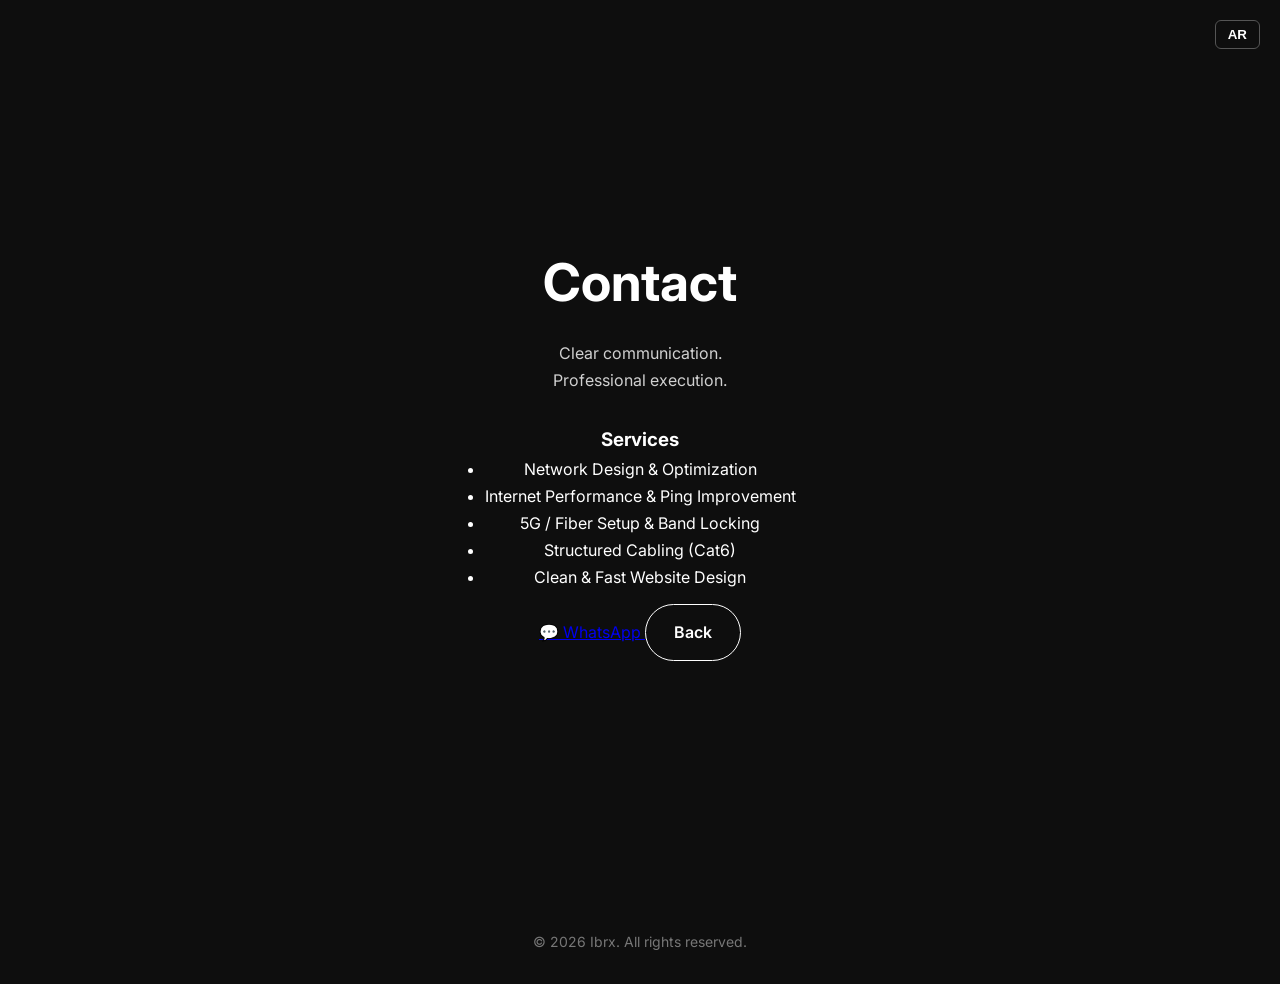
==== contact.html @ 74f2673a "Add files via upload" ====
<!DOCTYPE html>
<html lang="en" dir="ltr">
<head>
  <meta charset="UTF-8" />
  <meta name="viewport" content="width=device-width, initial-scale=1.0" />

  <title>Contact | Ibrx</title>

  <!-- SEO -->
  <meta name="description" content="Contact Ibrx – Network Engineer & Web Developer">
  <meta name="author" content="Ibrx">

  <!-- Fonts -->
  <link href="https://fonts.googleapis.com/css2?family=Inter:wght@400;600;700&family=Cairo:wght@400;600;700&display=swap" rel="stylesheet">
  <link rel="stylesheet" href="styles.css" />
</head>

<body>

  <!-- Language Toggle -->
  <button onclick="toggleLang()" class="lang-toggle">AR / EN</button>

  <header class="hero contact-hero">
    <div class="hero-content">

      <h1 class="en">Contact</h1>
      <h1 class="ar hidden">تواصل</h1>

      <p class="en">
        Clear communication.<br>
        Professional execution.
      </p>

      <p class="ar hidden">
        تواصل واضح.<br>
        تنفيذ احترافي.
      </p>

      <div class="services-list">
        <h3 class="en">Services</h3>
        <h3 class="ar hidden">الخدمات</h3>

        <ul class="en">
          <li>Network Design & Optimization</li>
          <li>Internet Performance & Ping Improvement</li>
          <li>5G / Fiber Setup & Band Locking</li>
          <li>Structured Cabling (Cat6)</li>
          <li>Clean & Fast Website Design</li>
        </ul>

        <ul class="ar hidden">
          <li>تصميم وتحسين الشبكات</li>
          <li>تحسين أداء الإنترنت والبنق</li>
          <li>إعداد 5G والألياف وتثبيت النطاقات</li>
          <li>تمديد كوابل Cat6 باحتراف</li>
          <li>تصميم مواقع إلكترونية نظيفة وسريعة</li>
        </ul>
      </div>

      <a href="https://wa.me/966505781824" target="_blank" class="btn-whatsapp">
        <span class="en">💬 WhatsApp</span>
        <span class="ar hidden">💬 واتساب</span>
      </a>

      <!-- زر رجوع (اختياري) -->
      <a href="index.html" class="btn-primary" id="backBtn" style="margin-top:12px; display:inline-block;">
        <span class="en">Back</span>
        <span class="ar hidden">رجوع</span>
      </a>

    </div>
  </header>

  <footer class="site-footer">
    <p>© 2026 Ibrx. All rights reserved.</p>
  </footer>

  <script>
    function getUrlLang() {
      const p = new URLSearchParams(window.location.search);
      const lang = p.get("lang");
      return (lang === "ar" || lang === "en") ? lang : null;
    }

    function setLang(lang, syncUrl = true) {
      localStorage.setItem("lang", lang);
      applyLang(lang);

      // حدّث زر الرجوع بحيث يرجع بنفس اللغة
      const backBtn = document.getElementById("backBtn");
      if (backBtn) backBtn.href = "index.html?lang=" + lang;

      if (syncUrl) {
        const url = new URL(window.location.href);
        url.searchParams.set("lang", lang);
        history.replaceState({}, "", url);
      }
    }

    function toggleLang() {
      const current = localStorage.getItem("lang") || "en";
      setLang(current === "en" ? "ar" : "en");
    }

    function applyLang(lang) {
      document.documentElement.lang = lang;
      document.documentElement.dir  = (lang === "ar") ? "rtl" : "ltr";

      document.querySelectorAll(".en").forEach(el =>
        el.classList.toggle("hidden", lang !== "en")
      );
      document.querySelectorAll(".ar").forEach(el =>
        el.classList.toggle("hidden", lang !== "ar")
      );

      const btn = document.querySelector(".lang-toggle");
      if (btn) btn.textContent = (lang === "en") ? "AR" : "EN";
    }

    document.addEventListener("DOMContentLoaded", () => {
      const urlLang = getUrlLang();
      const saved = localStorage.getItem("lang") || "en";
      setLang(urlLang || saved, true);
    });
  </script>

</body>
</html>
---- styles.css ----
* {
  box-sizing: border-box;
  margin: 0;
  padding: 0;
}

body {
  font-family: 'Inter', sans-serif;
  background: #0e0e0e;
  color: #ffffff;
  line-height: 1.7;
}

/* Arabic font */
.ar {
  font-family: 'Cairo', sans-serif;
}

/* Utilities */
.hidden {
  display: none;
}

/* Language Button */
.lang-toggle {
  position: fixed;
  top: 20px;
  right: 20px;
  background: transparent;
  border: 1px solid #555;
  color: #fff;
  padding: 6px 12px;
  border-radius: 6px;
  cursor: pointer;
  font-weight: 600;
}

/* Hero */
.hero {
  min-height: 100vh;
  display: flex;
  align-items: center;
  justify-content: center;
  text-align: center;
}

.hero-content {
  max-width: 700px;
  padding: 20px;
}

.hero h1 {
  font-size: 52px;
  font-weight: 700;
  margin-bottom: 12px;
}

.hero h2 {
  font-size: 22px;
  font-weight: 600;
  color: #b0b0b0;
  margin-bottom: 20px;
}

.hero p {
  font-size: 16px;
  color: #d0d0d0;
  margin-bottom: 30px;
}

/* Button */
.btn-primary {
  display: inline-block;
  padding: 14px 28px;
  border: 1px solid #ffffff;
  color: #ffffff;
  text-decoration: none;
  font-weight: 600;
  border-radius: 30px;
  transition: 0.3s;
}

.btn-primary:hover {
  background: #ffffff;
  color: #0e0e0e;
}

/* Services */
.services {
  padding: 80px 20px;
  text-align: center;
}

.services h3 {
  font-size: 26px;
  margin-bottom: 24px;
}

.services ul {
  list-style: none;
}

.services li {
  margin-bottom: 10px;
  color: #cfcfcf;
}

/* Footer */
.site-footer {
  padding: 30px;
  text-align: center;
  color: #777;
  font-size: 14px;
}

.tagline {
  margin-top: 12px;
  margin-bottom: 18px;
  font-family: monospace;
  font-size: 0.95rem;
  color: #9aa0a6;
  letter-spacing: 0.5px;
}

/* Micro fade animation */
.fade-in {
  opacity: 0;
  animation: fadeIn 1.2s ease-out forwards;
  animation-delay: 0.5s;
}

@keyframes fadeIn {
  to {
    opacity: 1;
  }

.hidden { display: none !important; }
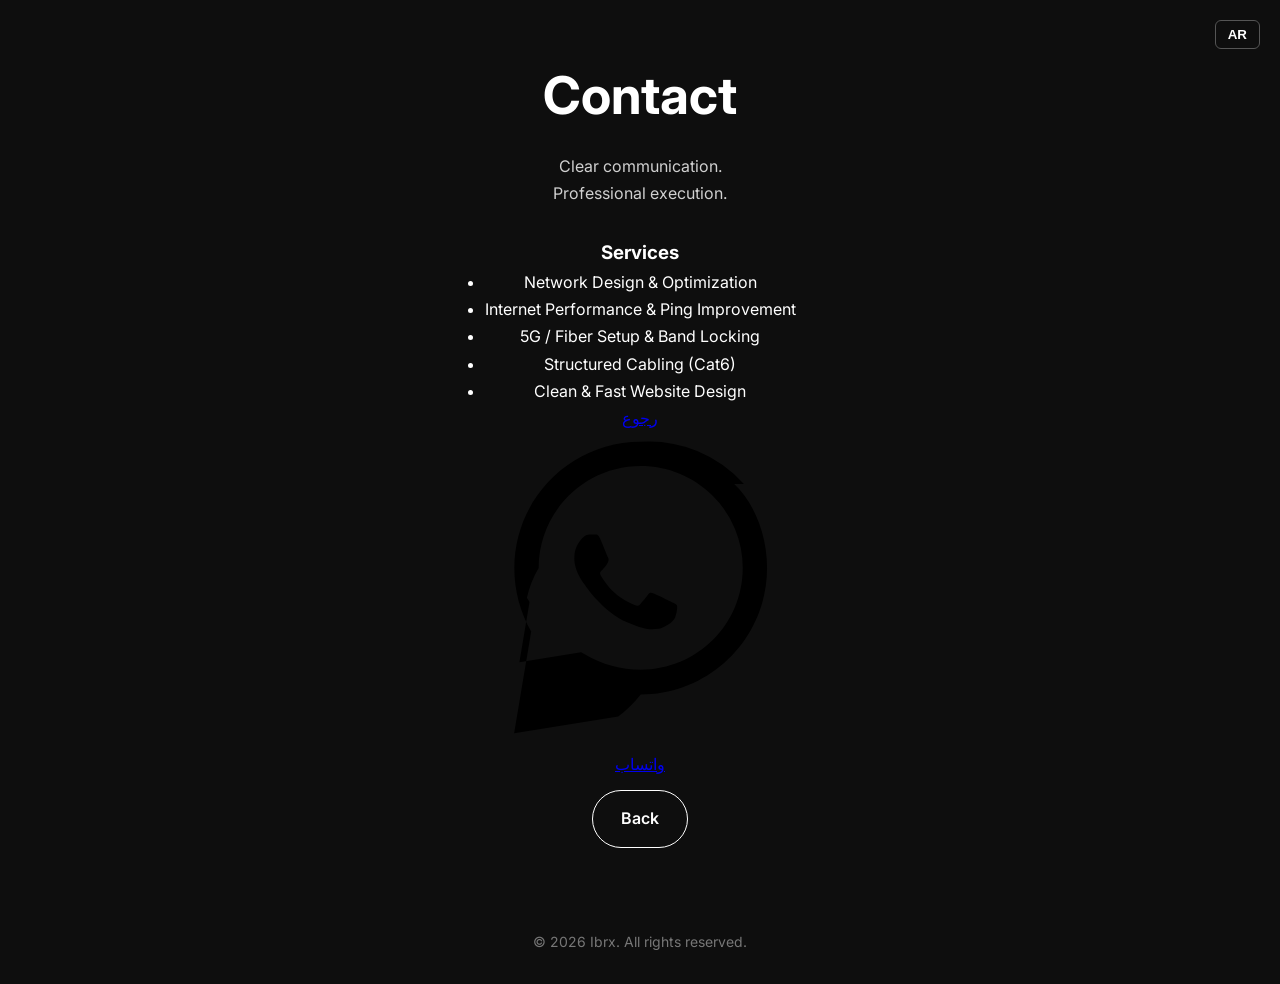
==== commit d34d6ddc: "Update contact.html" ====
--- a/contact.html
+++ b/contact.html
@@ -57,10 +57,23 @@
         </ul>
       </div>
 
-      <a href="https://wa.me/966505781824" target="_blank" class="btn-whatsapp">
-        <span class="en">💬 WhatsApp</span>
-        <span class="ar hidden">💬 واتساب</span>
-      </a>
+      <div class="contact-actions">
+  <a href="index.html" class="btn btn-outline">رجوع</a>
+
+  <a
+    href="https://wa.me/966505781824"
+    target="_blank"
+    rel="noopener"
+    class="btn btn-wa"
+    aria-label="فتح واتساب"
+  >
+    <svg class="wa-icon" viewBox="0 0 32 32" aria-hidden="true">
+      <path d="M19.11 17.44c-.26-.13-1.53-.75-1.76-.83-.24-.09-.41-.13-.58.13-.17.26-.67.83-.82 1-.15.17-.3.2-.56.07-.26-.13-1.08-.4-2.06-1.27-.76-.68-1.27-1.52-1.42-1.78-.15-.26-.02-.4.11-.53.12-.12.26-.3.39-.45.13-.15.17-.26.26-.43.09-.17.04-.32-.02-.45-.06-.13-.58-1.4-.8-1.92-.21-.5-.43-.43-.58-.44h-.5c-.17 0-.45.06-.68.32-.24.26-.9.88-.9 2.15 0 1.27.93 2.5 1.06 2.67.13.17 1.83 2.8 4.44 3.92.62.27 1.11.43 1.49.55.63.2 1.2.17 1.65.1.5-.07 1.53-.62 1.75-1.22.22-.6.22-1.12.15-1.22-.06-.1-.24-.17-.5-.3z"/>
+      <path d="M26.64 5.36A13.1 13.1 0 0 0 16.02 1C8.85 1 3.02 6.83 3.02 14c0 2.3.6 4.55 1.73 6.54L3 31l10.7-1.72A12.93 12.93 0 0 0 16.02 27c7.17 0 13-5.83 13-13 0-3.47-1.35-6.73-3.38-8.64zm-10.62 19.1c-2.02 0-4-.54-5.72-1.56l-.41-.24-6.35 1.02 1.04-6.19-.27-.44A10.5 10.5 0 0 1 5.52 14c0-5.8 4.7-10.5 10.5-10.5 2.8 0 5.43 1.09 7.41 3.06A10.4 10.4 0 0 1 26.52 14c0 5.8-4.7 10.46-10.5 10.46z"/>
+    </svg>
+    واتساب
+  </a>
+</div>
 
       <!-- زر رجوع (اختياري) -->
       <a href="index.html" class="btn-primary" id="backBtn" style="margin-top:12px; display:inline-block;">
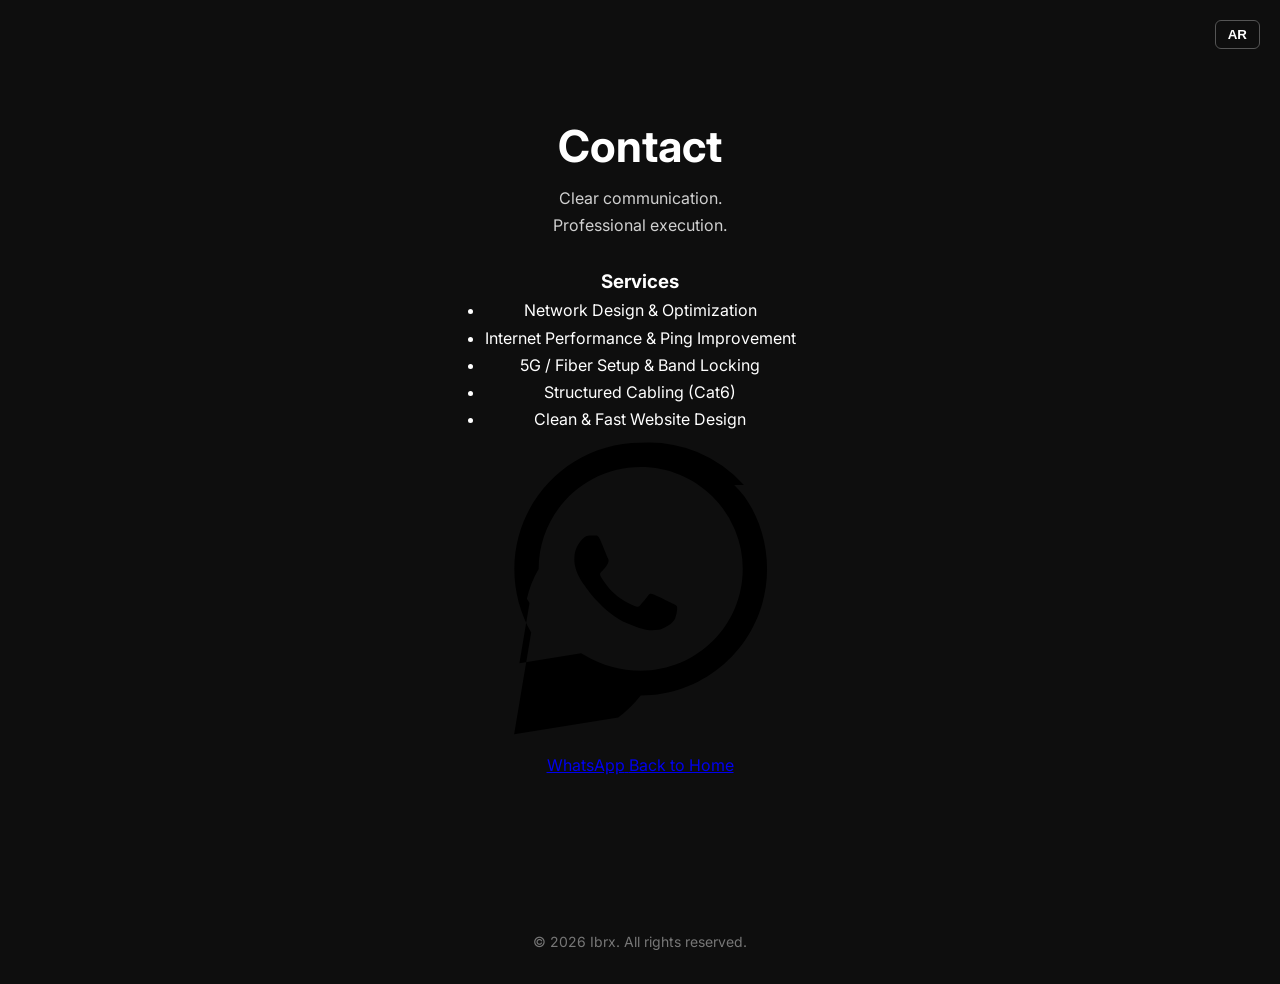
==== commit 0c08d36b: "Update contact.html" ====
--- a/contact.html
+++ b/contact.html
@@ -18,7 +18,7 @@
 <body>
 
   <!-- Language Toggle -->
-  <button onclick="toggleLang()" class="lang-toggle">AR / EN</button>
+  <button onclick="toggleLang()" class="lang-toggle">AR</button>
 
   <header class="hero contact-hero">
     <div class="hero-content">
@@ -57,35 +57,37 @@
         </ul>
       </div>
 
+      <!-- Contact Actions (Fixed & Clean) -->
       <div class="contact-actions">
-  <a href="index.html" class="btn btn-outline">رجوع</a>
 
-  <a
-    href="https://wa.me/966505781824"
-    target="_blank"
-    rel="noopener"
-    class="btn btn-wa"
-    aria-label="فتح واتساب"
-  >
-    <svg class="wa-icon" viewBox="0 0 32 32" aria-hidden="true">
-      <path d="M19.11 17.44c-.26-.13-1.53-.75-1.76-.83-.24-.09-.41-.13-.58.13-.17.26-.67.83-.82 1-.15.17-.3.2-.56.07-.26-.13-1.08-.4-2.06-1.27-.76-.68-1.27-1.52-1.42-1.78-.15-.26-.02-.4.11-.53.12-.12.26-.3.39-.45.13-.15.17-.26.26-.43.09-.17.04-.32-.02-.45-.06-.13-.58-1.4-.8-1.92-.21-.5-.43-.43-.58-.44h-.5c-.17 0-.45.06-.68.32-.24.26-.9.88-.9 2.15 0 1.27.93 2.5 1.06 2.67.13.17 1.83 2.8 4.44 3.92.62.27 1.11.43 1.49.55.63.2 1.2.17 1.65.1.5-.07 1.53-.62 1.75-1.22.22-.6.22-1.12.15-1.22-.06-.1-.24-.17-.5-.3z"/>
-      <path d="M26.64 5.36A13.1 13.1 0 0 0 16.02 1C8.85 1 3.02 6.83 3.02 14c0 2.3.6 4.55 1.73 6.54L3 31l10.7-1.72A12.93 12.93 0 0 0 16.02 27c7.17 0 13-5.83 13-13 0-3.47-1.35-6.73-3.38-8.64zm-10.62 19.1c-2.02 0-4-.54-5.72-1.56l-.41-.24-6.35 1.02 1.04-6.19-.27-.44A10.5 10.5 0 0 1 5.52 14c0-5.8 4.7-10.5 10.5-10.5 2.8 0 5.43 1.09 7.41 3.06A10.4 10.4 0 0 1 26.52 14c0 5.8-4.7 10.46-10.5 10.46z"/>
-    </svg>
-    واتساب
-  </a>
-</div>
+        <a
+          href="https://wa.me/966505781824"
+          target="_blank"
+          rel="noopener"
+          class="btn-wa"
+          aria-label="فتح واتساب"
+        >
+          <svg class="wa-icon" viewBox="0 0 32 32" aria-hidden="true">
+            <path d="M19.11 17.44c-.26-.13-1.53-.75-1.76-.83-.24-.09-.41-.13-.58.13-.17.26-.67.83-.82 1-.15.17-.3.2-.56.07-.26-.13-1.08-.4-2.06-1.27-.76-.68-1.27-1.52-1.42-1.78-.15-.26-.02-.4.11-.53.12-.12.26-.3.39-.45.13-.15.17-.26.26-.43.09-.17.04-.32-.02-.45-.06-.13-.58-1.4-.8-1.92-.21-.5-.43-.43-.58-.44h-.5c-.17 0-.45.06-.68.32-.24.26-.9.88-.9 2.15 0 1.27.93 2.5 1.06 2.67.13.17 1.83 2.8 4.44 3.92.62.27 1.11.43 1.49.55.63.2 1.2.17 1.65.1.5-.07 1.53-.62 1.75-1.22.22-.6.22-1.12.15-1.22-.06-.1-.24-.17-.5-.3z"/>
+            <path d="M26.64 5.36A13.1 13.1 0 0 0 16.02 1C8.85 1 3.02 6.83 3.02 14c0 2.3.6 4.55 1.73 6.54L3 31l10.7-1.72A12.93 12.93 0 0 0 16.02 27c7.17 0 13-5.83 13-13 0-3.47-1.35-6.73-3.38-8.64zm-10.62 19.1c-2.02 0-4-.54-5.72-1.56l-.41-.24-6.35 1.02 1.04-6.19-.27-.44A10.5 10.5 0 0 1 5.52 14c0-5.8 4.7-10.5 10.5-10.5 2.8 0 5.43 1.09 7.41 3.06A10.4 10.4 0 0 1 26.52 14c0 5.8-4.7 10.46-10.5 10.46z"/>
+          </svg>
 
-      <!-- زر رجوع (اختياري) -->
-      <a href="index.html" class="btn-primary" id="backBtn" style="margin-top:12px; display:inline-block;">
-        <span class="en">Back</span>
-        <span class="ar hidden">رجوع</span>
-      </a>
+          <span class="en">WhatsApp</span>
+          <span class="ar hidden">واتساب</span>
+        </a>
+
+        <a href="index.html" class="btn-back" id="backBtn">
+          <span class="en">Back to Home</span>
+          <span class="ar hidden">العودة للرئيسية</span>
+        </a>
+
+      </div>
 
     </div>
   </header>
 
   <footer class="site-footer">
-    <p>© 2026 Ibrx. All rights reserved.</p>
+    <p class="footer-copy" dir="ltr">&lrm;© 2026 Ibrx. All rights reserved.</p>
   </footer>
 
   <script>
@@ -99,7 +101,7 @@
       localStorage.setItem("lang", lang);
       applyLang(lang);
 
-      // حدّث زر الرجوع بحيث يرجع بنفس اللغة
+      // keep language when going back
       const backBtn = document.getElementById("backBtn");
       if (backBtn) backBtn.href = "index.html?lang=" + lang;
 
--- a/styles.css
+++ b/styles.css
@@ -1,137 +1,211 @@
-* {
-  box-sizing: border-box;
-  margin: 0;
-  padding: 0;
-}
-
-body {
-  font-family: 'Inter', sans-serif;
-  background: #0e0e0e;
-  color: #ffffff;
-  line-height: 1.7;
+/* ========== Base Reset ========== */
+*{
+  box-sizing:border-box;
+  margin:0;
+  padding:0;
+}
+
+:root{
+  --bg:#0e0e0e;
+  --panel:#161616;
+  --panel-hover:#1c1c1c;
+  --border:#222;
+  --text:#ffffff;
+  --muted:#b0b0b0;
+  --muted2:#d0d0d0;
+  --muted3:#9aa0a6;
+}
+
+/* ========== Body / Typography ========== */
+body{
+  font-family:'Inter', sans-serif;
+  background:var(--bg);
+  color:var(--text);
+  line-height:1.7;
 }
 
 /* Arabic font */
-.ar {
-  font-family: 'Cairo', sans-serif;
+.ar{
+  font-family:'Cairo', sans-serif;
 }
 
 /* Utilities */
-.hidden {
-  display: none;
-}
-
-/* Language Button */
-.lang-toggle {
-  position: fixed;
-  top: 20px;
-  right: 20px;
-  background: transparent;
-  border: 1px solid #555;
-  color: #fff;
-  padding: 6px 12px;
-  border-radius: 6px;
-  cursor: pointer;
-  font-weight: 600;
-}
-
-/* Hero */
-.hero {
-  min-height: 100vh;
-  display: flex;
-  align-items: center;
-  justify-content: center;
-  text-align: center;
-}
-
-.hero-content {
-  max-width: 700px;
-  padding: 20px;
-}
-
-.hero h1 {
-  font-size: 52px;
-  font-weight: 700;
-  margin-bottom: 12px;
-}
-
-.hero h2 {
-  font-size: 22px;
-  font-weight: 600;
-  color: #b0b0b0;
-  margin-bottom: 20px;
-}
-
-.hero p {
-  font-size: 16px;
-  color: #d0d0d0;
-  margin-bottom: 30px;
-}
-
-/* Button */
-.btn-primary {
-  display: inline-block;
-  padding: 14px 28px;
-  border: 1px solid #ffffff;
-  color: #ffffff;
-  text-decoration: none;
-  font-weight: 600;
-  border-radius: 30px;
-  transition: 0.3s;
-}
-
-.btn-primary:hover {
-  background: #ffffff;
-  color: #0e0e0e;
-}
-
-/* Services */
-.services {
-  padding: 80px 20px;
-  text-align: center;
-}
-
-.services h3 {
-  font-size: 26px;
-  margin-bottom: 24px;
-}
-
-.services ul {
-  list-style: none;
-}
-
-.services li {
-  margin-bottom: 10px;
-  color: #cfcfcf;
-}
-
-/* Footer */
-.site-footer {
-  padding: 30px;
-  text-align: center;
-  color: #777;
-  font-size: 14px;
-}
-
-.tagline {
-  margin-top: 12px;
-  margin-bottom: 18px;
-  font-family: monospace;
-  font-size: 0.95rem;
-  color: #9aa0a6;
-  letter-spacing: 0.5px;
-}
-
-/* Micro fade animation */
-.fade-in {
-  opacity: 0;
-  animation: fadeIn 1.2s ease-out forwards;
-  animation-delay: 0.5s;
-}
-
-@keyframes fadeIn {
-  to {
-    opacity: 1;
-  }
-
-.hidden { display: none !important; }
+.hidden{display:none !important;}
+
+/* ========== Language Button ========== */
+.lang-toggle{
+  position:fixed;
+  top:20px;
+  right:20px;
+  background:transparent;
+  border:1px solid #555;
+  color:#fff;
+  padding:6px 12px;
+  border-radius:6px;
+  cursor:pointer;
+  font-weight:600;
+  z-index:999;
+}
+
+.lang-toggle:hover{
+  border-color:#777;
+}
+
+/* ========== Hero ========== */
+.hero{
+  min-height:100vh;
+  display:flex;
+  align-items:center;
+  justify-content:center;
+  text-align:center;
+  padding:60px 20px;
+}
+
+.hero-content{
+  max-width:720px;
+  padding:20px;
+}
+
+.hero h1{
+  font-size:44px;
+  font-weight:700;
+  margin-bottom:12px;
+  line-height:1.2;
+}
+
+.hero h2{
+  font-size:18px;
+  font-weight:600;
+  color:var(--muted);
+  margin-bottom:18px;
+}
+
+.hero p{
+  font-size:16px;
+  color:var(--muted2);
+  margin-bottom:26px;
+}
+
+/* Tagline */
+.tagline{
+  margin-top:12px;
+  margin-bottom:18px;
+  font-family:monospace;
+  font-size:0.95rem;
+  color:var(--muted3);
+  letter-spacing:0.5px;
+}
+
+/* ========== Buttons ========== */
+.btn-primary{
+  display:inline-block;
+  padding:14px 32px;
+  border:1px solid #ffffff;
+  color:#ffffff;
+  text-decoration:none;
+  font-weight:600;
+  border-radius:999px;
+  transition:0.25s;
+}
+
+.btn-primary:hover{
+  background:#ffffff;
+  color:#0e0e0e;
+}
+
+/* ========== Services ========== */
+.services{
+  padding:80px 20px;
+  text-align:center;
+}
+
+.services h3{
+  font-size:26px;
+  margin-bottom:24px;
+}
+
+.services ul{
+  list-style:none;
+  padding:0;
+  margin:0;
+}
+
+.services li{
+  margin-bottom:10px;
+  color:#cfcfcf;
+}
+
+/* ========== Contact List (Fix & Upgrade) ========== */
+.contact-list{
+  list-style:none;
+  padding:0;
+  margin:34px auto 18px;
+  max-width:440px;
+  display:flex;
+  flex-direction:column;
+  gap:16px;
+}
+
+.contact-list li{
+  background:var(--panel);
+  padding:16px 20px;
+  border-radius:14px;
+  display:flex;
+  justify-content:space-between;
+  align-items:center;
+  border:1px solid var(--border);
+  transition:0.25s;
+}
+
+.contact-list li:hover{
+  background:var(--panel-hover);
+  transform:translateY(-2px);
+}
+
+.contact-list strong{
+  color:#aaa;
+  font-weight:600;
+}
+
+.contact-list a{
+  color:#fff;
+  font-weight:600;
+  opacity:.9;
+  text-decoration:none;
+}
+
+.contact-list a:hover{
+  opacity:1;
+}
+
+/* Arabic direction fix for contact cards */
+html[lang="ar"] .contact-list li{
+  direction:rtl;
+  text-align:right;
+}
+
+/* ========== Footer ========== */
+.site-footer,
+.footer{
+  padding:30px;
+  text-align:center;
+  color:#777;
+  font-size:14px;
+}
+
+/* If you use a fixed English copyright line */
+.footer-copy{
+  direction:ltr;
+  text-align:center;
+}
+
+/* ========== Micro fade animation ========== */
+.fade-in{
+  opacity:0;
+  animation:fadeIn 1.2s ease-out forwards;
+  animation-delay:0.5s;
+}
+
+@keyframes fadeIn{
+  to{opacity:1;}
+}
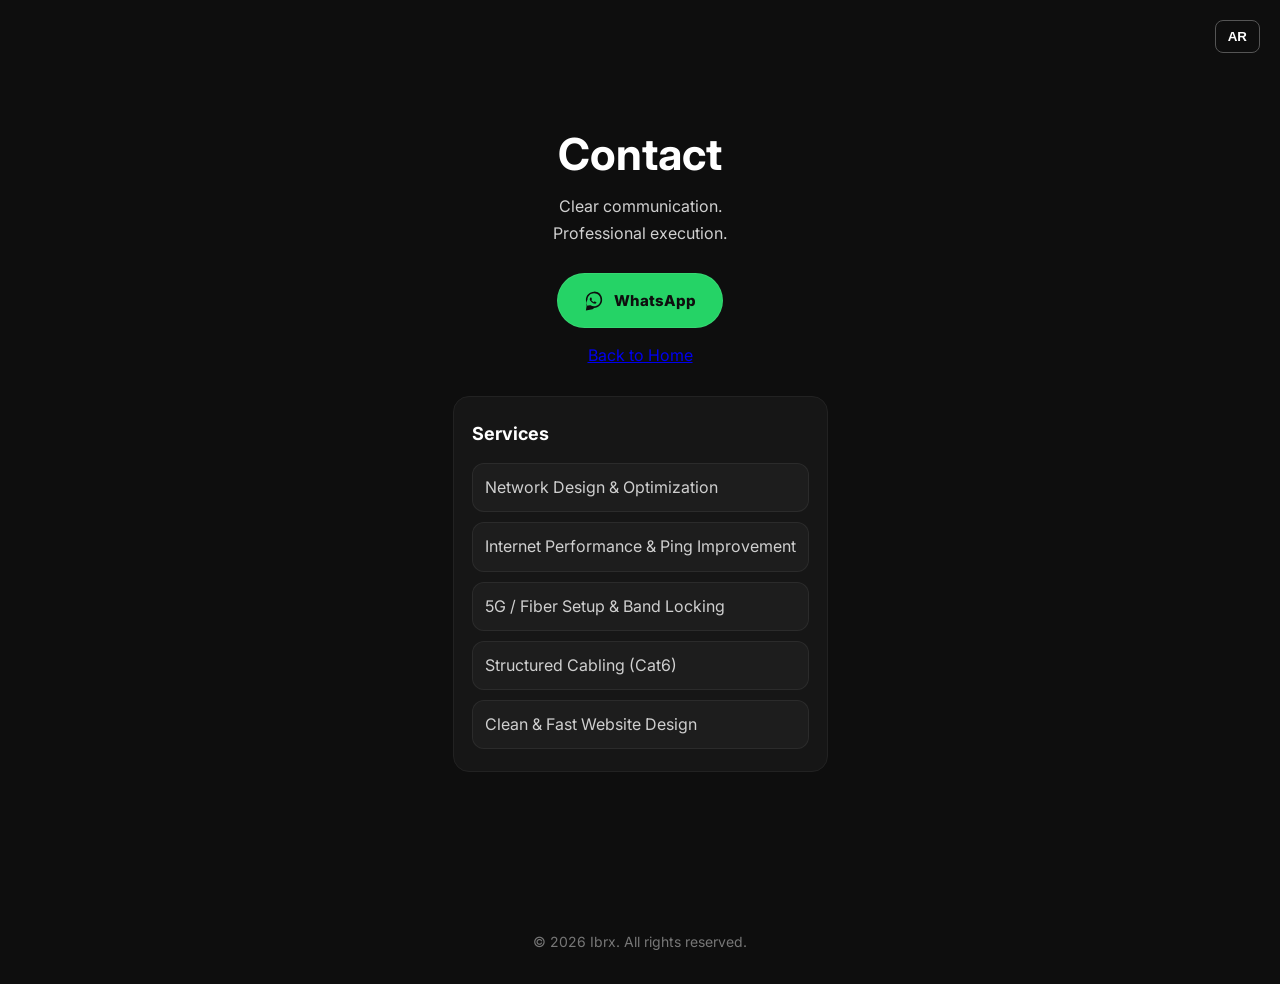
==== commit f5d0e499: "Update contact.html" ====
--- a/contact.html
+++ b/contact.html
@@ -23,64 +23,67 @@
   <header class="hero contact-hero">
     <div class="hero-content">
 
-      <h1 class="en">Contact</h1>
-      <h1 class="ar hidden">تواصل</h1>
+      <div class="card">
+        <h1 class="en">Contact</h1>
+        <h1 class="ar hidden">تواصل</h1>
 
-      <p class="en">
-        Clear communication.<br>
-        Professional execution.
-      </p>
+        <p class="en sub">
+          Clear communication.<br>
+          Professional execution.
+        </p>
 
-      <p class="ar hidden">
-        تواصل واضح.<br>
-        تنفيذ احترافي.
-      </p>
+        <p class="ar hidden sub">
+          تواصل واضح.<br>
+          تنفيذ احترافي.
+        </p>
 
-      <div class="services-list">
-        <h3 class="en">Services</h3>
-        <h3 class="ar hidden">الخدمات</h3>
+        <!-- Contact Actions -->
+        <div class="contact-actions">
 
-        <ul class="en">
-          <li>Network Design & Optimization</li>
-          <li>Internet Performance & Ping Improvement</li>
-          <li>5G / Fiber Setup & Band Locking</li>
-          <li>Structured Cabling (Cat6)</li>
-          <li>Clean & Fast Website Design</li>
-        </ul>
+          <a
+            href="https://wa.me/966505781824"
+            target="_blank"
+            rel="noopener"
+            class="btn btn-wa"
+            aria-label="فتح واتساب"
+          >
+            <svg class="wa-icon" viewBox="0 0 32 32" aria-hidden="true">
+              <path d="M19.11 17.44c-.26-.13-1.53-.75-1.76-.83-.24-.09-.41-.13-.58.13-.17.26-.67.83-.82 1-.15.17-.3.2-.56.07-.26-.13-1.08-.4-2.06-1.27-.76-.68-1.27-1.52-1.42-1.78-.15-.26-.02-.4.11-.53.12-.12.26-.3.39-.45.13-.15.17-.26.26-.43.09-.17.04-.32-.02-.45-.06-.13-.58-1.4-.8-1.92-.21-.5-.43-.43-.58-.44h-.5c-.17 0-.45.06-.68.32-.24.26-.9.88-.9 2.15 0 1.27.93 2.5 1.06 2.67.13.17 1.83 2.8 4.44 3.92.62.27 1.11.43 1.49.55.63.2 1.2.17 1.65.1.5-.07 1.53-.62 1.75-1.22.22-.6.22-1.12.15-1.22-.06-.1-.24-.17-.5-.3z"/>
+              <path d="M26.64 5.36A13.1 13.1 0 0 0 16.02 1C8.85 1 3.02 6.83 3.02 14c0 2.3.6 4.55 1.73 6.54L3 31l10.7-1.72A12.93 12.93 0 0 0 16.02 27c7.17 0 13-5.83 13-13 0-3.47-1.35-6.73-3.38-8.64zm-10.62 19.1c-2.02 0-4-.54-5.72-1.56l-.41-.24-6.35 1.02 1.04-6.19-.27-.44A10.5 10.5 0 0 1 5.52 14c0-5.8 4.7-10.5 10.5-10.5 2.8 0 5.43 1.09 7.41 3.06A10.4 10.4 0 0 1 26.52 14c0 5.8-4.7 10.46-10.5 10.46z"/>
+            </svg>
 
-        <ul class="ar hidden">
-          <li>تصميم وتحسين الشبكات</li>
-          <li>تحسين أداء الإنترنت والبنق</li>
-          <li>إعداد 5G والألياف وتثبيت النطاقات</li>
-          <li>تمديد كوابل Cat6 باحتراف</li>
-          <li>تصميم مواقع إلكترونية نظيفة وسريعة</li>
-        </ul>
-      </div>
+            <span class="en">WhatsApp</span>
+            <span class="ar hidden">واتساب</span>
+          </a>
 
-      <!-- Contact Actions (Fixed & Clean) -->
-      <div class="contact-actions">
+          <a href="index.html" class="btn btn-ghost" id="backBtn">
+            <span class="en">Back to Home</span>
+            <span class="ar hidden">العودة للرئيسية</span>
+          </a>
 
-        <a
-          href="https://wa.me/966505781824"
-          target="_blank"
-          rel="noopener"
-          class="btn-wa"
-          aria-label="فتح واتساب"
-        >
-          <svg class="wa-icon" viewBox="0 0 32 32" aria-hidden="true">
-            <path d="M19.11 17.44c-.26-.13-1.53-.75-1.76-.83-.24-.09-.41-.13-.58.13-.17.26-.67.83-.82 1-.15.17-.3.2-.56.07-.26-.13-1.08-.4-2.06-1.27-.76-.68-1.27-1.52-1.42-1.78-.15-.26-.02-.4.11-.53.12-.12.26-.3.39-.45.13-.15.17-.26.26-.43.09-.17.04-.32-.02-.45-.06-.13-.58-1.4-.8-1.92-.21-.5-.43-.43-.58-.44h-.5c-.17 0-.45.06-.68.32-.24.26-.9.88-.9 2.15 0 1.27.93 2.5 1.06 2.67.13.17 1.83 2.8 4.44 3.92.62.27 1.11.43 1.49.55.63.2 1.2.17 1.65.1.5-.07 1.53-.62 1.75-1.22.22-.6.22-1.12.15-1.22-.06-.1-.24-.17-.5-.3z"/>
-            <path d="M26.64 5.36A13.1 13.1 0 0 0 16.02 1C8.85 1 3.02 6.83 3.02 14c0 2.3.6 4.55 1.73 6.54L3 31l10.7-1.72A12.93 12.93 0 0 0 16.02 27c7.17 0 13-5.83 13-13 0-3.47-1.35-6.73-3.38-8.64zm-10.62 19.1c-2.02 0-4-.54-5.72-1.56l-.41-.24-6.35 1.02 1.04-6.19-.27-.44A10.5 10.5 0 0 1 5.52 14c0-5.8 4.7-10.5 10.5-10.5 2.8 0 5.43 1.09 7.41 3.06A10.4 10.4 0 0 1 26.52 14c0 5.8-4.7 10.46-10.5 10.46z"/>
-          </svg>
+        </div>
 
-          <span class="en">WhatsApp</span>
-          <span class="ar hidden">واتساب</span>
-        </a>
+        <!-- Services -->
+        <div class="services-list">
+          <h3 class="en">Services</h3>
+          <h3 class="ar hidden">الخدمات</h3>
 
-        <a href="index.html" class="btn-back" id="backBtn">
-          <span class="en">Back to Home</span>
-          <span class="ar hidden">العودة للرئيسية</span>
-        </a>
+          <ul class="en">
+            <li>Network Design & Optimization</li>
+            <li>Internet Performance & Ping Improvement</li>
+            <li>5G / Fiber Setup & Band Locking</li>
+            <li>Structured Cabling (Cat6)</li>
+            <li>Clean & Fast Website Design</li>
+          </ul>
 
+          <ul class="ar hidden">
+            <li>تصميم وتحسين الشبكات</li>
+            <li>تحسين أداء الإنترنت والبنق</li>
+            <li>إعداد 5G والألياف وتثبيت النطاقات</li>
+            <li>تمديد كوابل Cat6 باحتراف</li>
+            <li>تصميم مواقع إلكترونية نظيفة وسريعة</li>
+          </ul>
+        </div>
       </div>
 
     </div>
@@ -101,7 +104,6 @@
       localStorage.setItem("lang", lang);
       applyLang(lang);
 
-      // keep language when going back
       const backBtn = document.getElementById("backBtn");
       if (backBtn) backBtn.href = "index.html?lang=" + lang;
 
--- a/styles.css
+++ b/styles.css
@@ -40,10 +40,10 @@
   background:transparent;
   border:1px solid #555;
   color:#fff;
-  padding:6px 12px;
-  border-radius:6px;
+  padding:8px 12px;
+  border-radius:8px;
   cursor:pointer;
-  font-weight:600;
+  font-weight:700;
   z-index:999;
 }
 
@@ -62,7 +62,7 @@
 }
 
 .hero-content{
-  max-width:720px;
+  max-width:780px;
   padding:20px;
 }
 
@@ -73,127 +73,108 @@
   line-height:1.2;
 }
 
-.hero h2{
-  font-size:18px;
-  font-weight:600;
-  color:var(--muted);
-  margin-bottom:18px;
-}
-
 .hero p{
   font-size:16px;
   color:var(--muted2);
   margin-bottom:26px;
 }
 
-/* Tagline */
-.tagline{
-  margin-top:12px;
-  margin-bottom:18px;
-  font-family:monospace;
-  font-size:0.95rem;
-  color:var(--muted3);
-  letter-spacing:0.5px;
+/* ========== Services (Contact page) ========== */
+.services-list{
+  margin:26px auto 0;
+  max-width:620px;
+  padding:22px 18px;
+  border-radius:16px;
+  background:var(--panel);
+  border:1px solid var(--border);
+  text-align:left;
 }
 
-/* ========== Buttons ========== */
-.btn-primary{
-  display:inline-block;
-  padding:14px 32px;
-  border:1px solid #ffffff;
-  color:#ffffff;
-  text-decoration:none;
-  font-weight:600;
-  border-radius:999px;
-  transition:0.25s;
+.services-list h3{
+  font-size:18px;
+  margin-bottom:14px;
+  color:#fff;
 }
 
-.btn-primary:hover{
-  background:#ffffff;
-  color:#0e0e0e;
+.services-list ul{
+  list-style:none;
+  display:grid;
+  gap:10px;
 }
 
-/* ========== Services ========== */
-.services{
-  padding:80px 20px;
-  text-align:center;
+.services-list li{
+  color:#cfcfcf;
+  background:rgba(255,255,255,0.03);
+  border:1px solid rgba(255,255,255,0.06);
+  padding:10px 12px;
+  border-radius:12px;
 }
 
-.services h3{
-  font-size:26px;
-  margin-bottom:24px;
+/* Arabic alignment for services box */
+html[lang="ar"] .services-list{
+  text-align:right;
+}
+html[lang="ar"] .services-list li{
+  direction:rtl;
 }
 
-.services ul{
-  list-style:none;
-  padding:0;
-  margin:0;
+/* ========== Contact Actions ========== */
+.contact-actions{
+  margin-top:26px;
+  display:flex;
+  flex-direction:column;
+  gap:14px;
+  align-items:center;
 }
 
-.services li{
-  margin-bottom:10px;
-  color:#cfcfcf;
+/* WhatsApp Button */
+.btn-wa{
+  display:flex;
+  align-items:center;
+  gap:10px;
+  padding:14px 26px;
+  background:#25D366;
+  color:#0e0e0e;
+  border-radius:999px;
+  font-weight:800;
+  text-decoration:none;
+  font-size:15px;
+  border:1px solid rgba(255,255,255,.08);
+  transition:.25s;
 }
 
-/* ========== Contact List (Fix & Upgrade) ========== */
-.contact-list{
-  list-style:none;
-  padding:0;
-  margin:34px auto 18px;
-  max-width:440px;
-  display:flex;
-  flex-direction:column;
-  gap:16px;
+.btn-wa:hover{
+  transform:translateY(-2px);
+  filter:brightness(1.05);
 }
 
-.contact-list li{
-  background:var(--panel);
-  padding:16px 20px;
-  border-radius:14px;
-  display:flex;
-  justify-content:space-between;
-  align-items:center;
-  border:1px solid var(--border);
-  transition:0.25s;
+.wa-icon{
+  width:20px;
+  height:20px;
+  fill:#0e0e0e;
 }
 
-.contact-list li:hover{
-  background:var(--panel-hover);
-  transform:translateY(-2px);
+/* Back link */
+.btn-back{
+  color:#fff;
+  text-decoration:none;
+  font-size:14px;
+  opacity:.8;
 }
 
-.contact-list strong{
-  color:#aaa;
-  font-weight:600;
-}
-
-.contact-list a{
-  color:#fff;
-  font-weight:600;
-  opacity:.9;
-  text-decoration:none;
-}
-
-.contact-list a:hover{
+.btn-back:hover{
   opacity:1;
-}
-
-/* Arabic direction fix for contact cards */
-html[lang="ar"] .contact-list li{
-  direction:rtl;
-  text-align:right;
+  text-decoration:underline;
 }
 
 /* ========== Footer ========== */
-.site-footer,
-.footer{
+.site-footer{
   padding:30px;
   text-align:center;
   color:#777;
   font-size:14px;
 }
 
-/* If you use a fixed English copyright line */
 .footer-copy{
   direction:ltr;
   text-align:center;
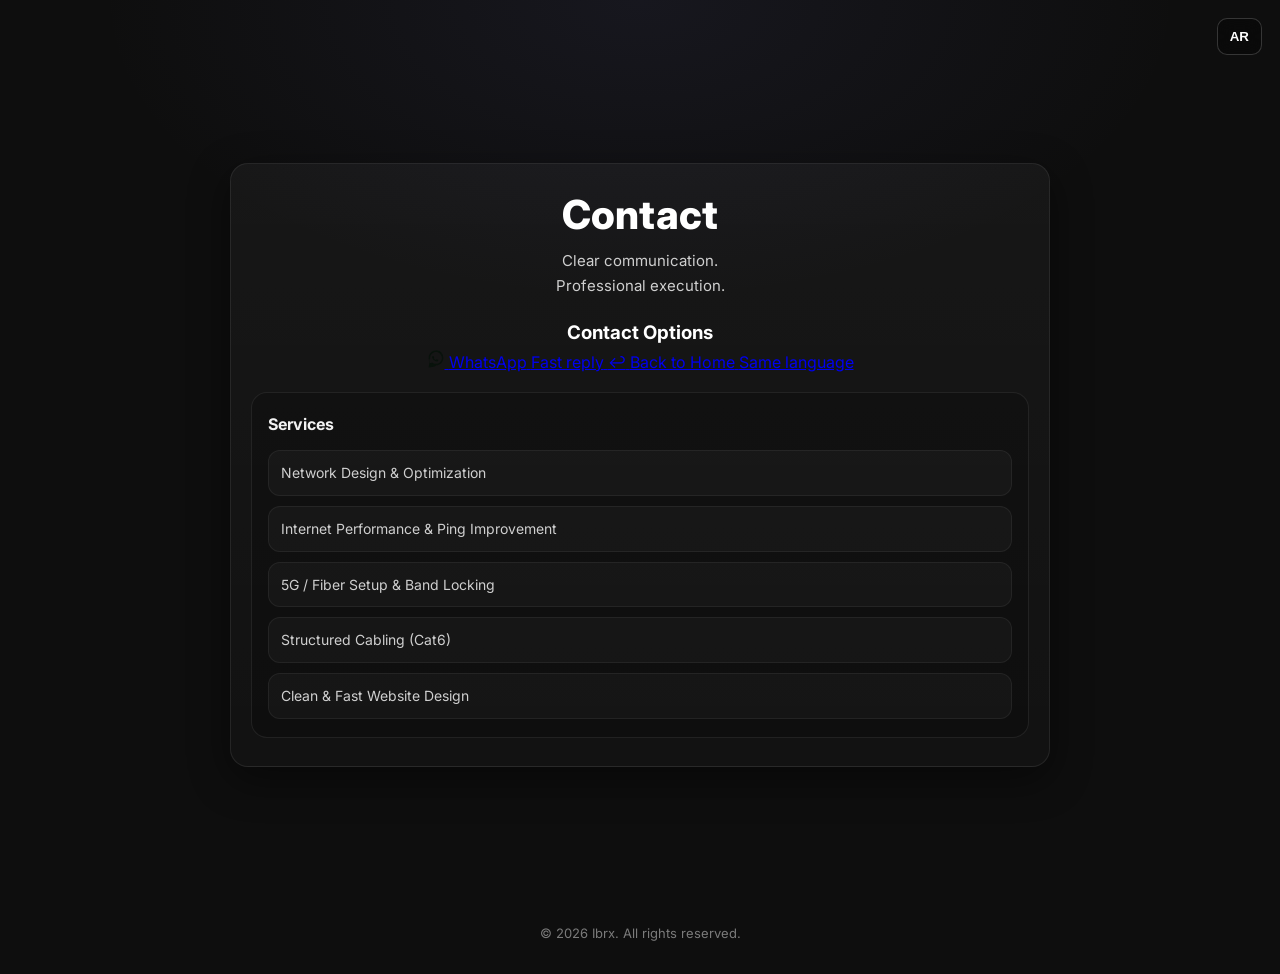
==== commit 6e32f2df: "Update contact.html" ====
--- a/contact.html
+++ b/contact.html
@@ -3,67 +3,66 @@
 <head>
   <meta charset="UTF-8" />
   <meta name="viewport" content="width=device-width, initial-scale=1.0" />
-
   <title>Contact | Ibrx</title>
 
-  <!-- SEO -->
   <meta name="description" content="Contact Ibrx – Network Engineer & Web Developer">
   <meta name="author" content="Ibrx">
 
-  <!-- Fonts -->
   <link href="https://fonts.googleapis.com/css2?family=Inter:wght@400;600;700&family=Cairo:wght@400;600;700&display=swap" rel="stylesheet">
   <link rel="stylesheet" href="styles.css" />
 </head>
 
 <body>
 
-  <!-- Language Toggle -->
   <button onclick="toggleLang()" class="lang-toggle">AR</button>
 
   <header class="hero contact-hero">
     <div class="hero-content">
 
       <div class="card">
+
         <h1 class="en">Contact</h1>
         <h1 class="ar hidden">تواصل</h1>
 
-        <p class="en sub">
-          Clear communication.<br>
-          Professional execution.
-        </p>
+        <p class="en sub">Clear communication.<br>Professional execution.</p>
+        <p class="ar hidden sub">تواصل واضح.<br>تنفيذ احترافي.</p>
 
-        <p class="ar hidden sub">
-          تواصل واضح.<br>
-          تنفيذ احترافي.
-        </p>
+        <!-- CONTACT (Fix) -->
+        <div class="contact-box">
 
-        <!-- Contact Actions -->
-        <div class="contact-actions">
+          <h3 class="en">Contact Options</h3>
+          <h3 class="ar hidden">طرق التواصل</h3>
 
-          <a
-            href="https://wa.me/966505781824"
-            target="_blank"
-            rel="noopener"
-            class="btn btn-wa"
-            aria-label="فتح واتساب"
-          >
-            <svg class="wa-icon" viewBox="0 0 32 32" aria-hidden="true">
-              <path d="M19.11 17.44c-.26-.13-1.53-.75-1.76-.83-.24-.09-.41-.13-.58.13-.17.26-.67.83-.82 1-.15.17-.3.2-.56.07-.26-.13-1.08-.4-2.06-1.27-.76-.68-1.27-1.52-1.42-1.78-.15-.26-.02-.4.11-.53.12-.12.26-.3.39-.45.13-.15.17-.26.26-.43.09-.17.04-.32-.02-.45-.06-.13-.58-1.4-.8-1.92-.21-.5-.43-.43-.58-.44h-.5c-.17 0-.45.06-.68.32-.24.26-.9.88-.9 2.15 0 1.27.93 2.5 1.06 2.67.13.17 1.83 2.8 4.44 3.92.62.27 1.11.43 1.49.55.63.2 1.2.17 1.65.1.5-.07 1.53-.62 1.75-1.22.22-.6.22-1.12.15-1.22-.06-.1-.24-.17-.5-.3z"/>
-              <path d="M26.64 5.36A13.1 13.1 0 0 0 16.02 1C8.85 1 3.02 6.83 3.02 14c0 2.3.6 4.55 1.73 6.54L3 31l10.7-1.72A12.93 12.93 0 0 0 16.02 27c7.17 0 13-5.83 13-13 0-3.47-1.35-6.73-3.38-8.64zm-10.62 19.1c-2.02 0-4-.54-5.72-1.56l-.41-.24-6.35 1.02 1.04-6.19-.27-.44A10.5 10.5 0 0 1 5.52 14c0-5.8 4.7-10.5 10.5-10.5 2.8 0 5.43 1.09 7.41 3.06A10.4 10.4 0 0 1 26.52 14c0 5.8-4.7 10.46-10.5 10.46z"/>
-            </svg>
+          <div class="contact-grid">
+            <a class="contact-item wa" href="https://wa.me/966505781824" target="_blank" rel="noopener">
+              <span class="icon" aria-hidden="true">
+                <svg class="wa-icon" viewBox="0 0 32 32">
+                  <path d="M19.11 17.44c-.26-.13-1.53-.75-1.76-.83-.24-.09-.41-.13-.58.13-.17.26-.67.83-.82 1-.15.17-.3.2-.56.07-.26-.13-1.08-.4-2.06-1.27-.76-.68-1.27-1.52-1.42-1.78-.15-.26-.02-.4.11-.53.12-.12.26-.3.39-.45.13-.15.17-.26.26-.43.09-.17.04-.32-.02-.45-.06-.13-.58-1.4-.8-1.92-.21-.5-.43-.43-.58-.44h-.5c-.17 0-.45.06-.68.32-.24.26-.9.88-.9 2.15 0 1.27.93 2.5 1.06 2.67.13.17 1.83 2.8 4.44 3.92.62.27 1.11.43 1.49.55.63.2 1.2.17 1.65.1.5-.07 1.53-.62 1.75-1.22.22-.6.22-1.12.15-1.22-.06-.1-.24-.17-.5-.3z"/>
+                  <path d="M26.64 5.36A13.1 13.1 0 0 0 16.02 1C8.85 1 3.02 6.83 3.02 14c0 2.3.6 4.55 1.73 6.54L3 31l10.7-1.72A12.93 12.93 0 0 0 16.02 27c7.17 0 13-5.83 13-13 0-3.47-1.35-6.73-3.38-8.64zm-10.62 19.1c-2.02 0-4-.54-5.72-1.56l-.41-.24-6.35 1.02 1.04-6.19-.27-.44A10.5 10.5 0 0 1 5.52 14c0-5.8 4.7-10.5 10.5-10.5 2.8 0 5.43 1.09 7.41 3.06A10.4 10.4 0 0 1 26.52 14c0 5.8-4.7 10.46-10.5 10.46z"/>
+                </svg>
+              </span>
 
-            <span class="en">WhatsApp</span>
-            <span class="ar hidden">واتساب</span>
-          </a>
+              <span class="text">
+                <span class="en title">WhatsApp</span>
+                <span class="ar hidden title">واتساب</span>
+                <span class="en meta">Fast reply</span>
+                <span class="ar hidden meta">رد سريع</span>
+              </span>
+            </a>
 
-          <a href="index.html" class="btn btn-ghost" id="backBtn">
-            <span class="en">Back to Home</span>
-            <span class="ar hidden">العودة للرئيسية</span>
-          </a>
-
+            <a class="contact-item back" href="index.html" id="backBtn">
+              <span class="icon" aria-hidden="true">↩</span>
+              <span class="text">
+                <span class="en title">Back to Home</span>
+                <span class="ar hidden title">العودة للرئيسية</span>
+                <span class="en meta">Same language</span>
+                <span class="ar hidden meta">بنفس اللغة</span>
+              </span>
+            </a>
+          </div>
         </div>
 
-        <!-- Services -->
+        <!-- SERVICES -->
         <div class="services-list">
           <h3 class="en">Services</h3>
           <h3 class="ar hidden">الخدمات</h3>
@@ -84,6 +83,7 @@
             <li>تصميم مواقع إلكترونية نظيفة وسريعة</li>
           </ul>
         </div>
+
       </div>
 
     </div>
--- a/styles.css
+++ b/styles.css
@@ -1,54 +1,53 @@
 /* ========== Base Reset ========== */
-*{
-  box-sizing:border-box;
-  margin:0;
-  padding:0;
-}
+*{ box-sizing:border-box; margin:0; padding:0; }
 
 :root{
   --bg:#0e0e0e;
-  --panel:#161616;
-  --panel-hover:#1c1c1c;
-  --border:#222;
+  --card:#121212;
+  --panel:#151515;
+  --border:rgba(255,255,255,.08);
   --text:#ffffff;
-  --muted:#b0b0b0;
-  --muted2:#d0d0d0;
-  --muted3:#9aa0a6;
+  --muted:#cfcfcf;
+  --muted2:#a9a9a9;
+  --accent:#6666AE; /* لو تبغى لون ثابت جميل */
+  --shadow: 0 12px 40px rgba(0,0,0,.45);
 }
 
-/* ========== Body / Typography ========== */
+/* ========== Body ========== */
 body{
   font-family:'Inter', sans-serif;
-  background:var(--bg);
+  background: radial-gradient(900px 500px at 50% 0%, rgba(102,102,174,.10), transparent 60%), var(--bg);
   color:var(--text);
   line-height:1.7;
 }
 
-/* Arabic font */
-.ar{
-  font-family:'Cairo', sans-serif;
-}
+.hidden{ display:none !important; }
 
-/* Utilities */
-.hidden{display:none !important;}
+/* لما تتحول عربي: خط القاهرة للجسم كله */
+html[lang="ar"] body{ font-family:'Cairo', sans-serif; }
 
 /* ========== Language Button ========== */
 .lang-toggle{
   position:fixed;
-  top:20px;
-  right:20px;
-  background:transparent;
-  border:1px solid #555;
+  top:18px;
+  right:18px;
+  z-index:999;
+  background:rgba(0,0,0,.25);
+  border:1px solid rgba(255,255,255,.18);
   color:#fff;
-  padding:8px 12px;
-  border-radius:8px;
+  padding:10px 12px;
+  border-radius:10px;
   cursor:pointer;
   font-weight:700;
-  z-index:999;
+  backdrop-filter: blur(10px);
 }
 
-.lang-toggle:hover{
-  border-color:#777;
+.lang-toggle:hover{ border-color: rgba(255,255,255,.30); }
+
+/* في العربي خلي الزر يسار بدل ما يزحم */
+html[lang="ar"] .lang-toggle{
+  right:auto;
+  left:18px;
 }
 
 /* ========== Hero ========== */
@@ -57,43 +56,101 @@
   display:flex;
   align-items:center;
   justify-content:center;
+  padding:70px 18px 40px;
   text-align:center;
-  padding:60px 20px;
 }
 
 .hero-content{
-  max-width:780px;
-  padding:20px;
+  width:100%;
+  max-width:820px;
 }
 
-.hero h1{
-  font-size:44px;
-  font-weight:700;
-  margin-bottom:12px;
-  line-height:1.2;
+/* ========== Main Card ========== */
+.card{
+  background: linear-gradient(180deg, rgba(255,255,255,.04), rgba(255,255,255,.02));
+  border:1px solid var(--border);
+  border-radius:18px;
+  padding:28px 20px;
+  box-shadow: var(--shadow);
 }
 
-.hero p{
-  font-size:16px;
-  color:var(--muted2);
-  margin-bottom:26px;
+/* Titles */
+.card h1{
+  font-size:40px;
+  line-height:1.15;
+  font-weight:800;
+  margin-bottom:10px;
+  letter-spacing:.2px;
 }
 
-/* ========== Services (Contact page) ========== */
+.sub{
+  color:var(--muted);
+  margin-bottom:18px;
+  font-size:15px;
+}
+
+/* ========== Buttons ========== */
+.contact-actions{
+  display:flex;
+  gap:12px;
+  justify-content:center;
+  flex-wrap:wrap;
+  margin-top:8px;
+  margin-bottom:18px;
+}
+
+.btn{
+  display:inline-flex;
+  align-items:center;
+  justify-content:center;
+  gap:10px;
+  padding:12px 18px;
+  border-radius:999px;
+  text-decoration:none;
+  font-weight:800;
+  font-size:14px;
+  border:1px solid var(--border);
+  transition:.2s;
+}
+
+.btn:hover{ transform: translateY(-1px); }
+
+.btn-ghost{
+  background:transparent;
+  color:#fff;
+  opacity:.85;
+}
+.btn-ghost:hover{ opacity:1; border-color: rgba(255,255,255,.25); }
+
+/* WhatsApp */
+.btn-wa{
+  background:#25D366;
+  color:#08120b;
+  border-color: rgba(255,255,255,.18);
+}
+.btn-wa:hover{ filter:brightness(1.05); }
+
+.wa-icon{
+  width:18px;
+  height:18px;
+  fill:#08120b;
+}
+
+/* ========== Services ========== */
 .services-list{
-  margin:26px auto 0;
-  max-width:620px;
-  padding:22px 18px;
+  margin-top:16px;
+  background: rgba(0,0,0,.18);
+  border:1px solid var(--border);
   border-radius:16px;
-  background:var(--panel);
-  border:1px solid var(--border);
+  padding:18px 16px;
   text-align:left;
 }
 
 .services-list h3{
-  font-size:18px;
-  margin-bottom:14px;
+  font-size:16px;
+  margin-bottom:12px;
   color:#fff;
+  opacity:.95;
 }
 
 .services-list ul{
@@ -103,76 +160,24 @@
 }
 
 .services-list li{
-  color:#cfcfcf;
-  background:rgba(255,255,255,0.03);
-  border:1px solid rgba(255,255,255,0.06);
   padding:10px 12px;
   border-radius:12px;
+  background: rgba(255,255,255,.03);
+  border: 1px solid rgba(255,255,255,.06);
+  color: var(--muted);
+  font-size:14px;
 }
 
-/* Arabic alignment for services box */
-html[lang="ar"] .services-list{
-  text-align:right;
-}
-html[lang="ar"] .services-list li{
-  direction:rtl;
-}
-
-/* ========== Contact Actions ========== */
-.contact-actions{
-  margin-top:26px;
-  display:flex;
-  flex-direction:column;
-  gap:14px;
-  align-items:center;
-}
-
-/* WhatsApp Button */
-.btn-wa{
-  display:flex;
-  align-items:center;
-  gap:10px;
-  padding:14px 26px;
-  background:#25D366;
-  color:#0e0e0e;
-  border-radius:999px;
-  font-weight:800;
-  text-decoration:none;
-  font-size:15px;
-  border:1px solid rgba(255,255,255,.08);
-  transition:.25s;
-}
-
-.btn-wa:hover{
-  transform:translateY(-2px);
-  filter:brightness(1.05);
-}
-
-.wa-icon{
-  width:20px;
-  height:20px;
-  fill:#0e0e0e;
-}
-
-/* Back link */
-.btn-back{
-  color:#fff;
-  text-decoration:none;
-  font-size:14px;
-  opacity:.8;
-}
-
-.btn-back:hover{
-  opacity:1;
-  text-decoration:underline;
-}
+/* RTL ضبط الخدمات */
+html[lang="ar"] .services-list{ text-align:right; }
+html[lang="ar"] .services-list li{ direction:rtl; }
 
 /* ========== Footer ========== */
 .site-footer{
-  padding:30px;
+  padding:22px 12px 30px;
   text-align:center;
-  color:#777;
-  font-size:14px;
+  color: rgba(255,255,255,.45);
+  font-size:13px;
 }
 
 .footer-copy{
@@ -180,13 +185,8 @@
   text-align:center;
 }
 
-/* ========== Micro fade animation ========== */
-.fade-in{
-  opacity:0;
-  animation:fadeIn 1.2s ease-out forwards;
-  animation-delay:0.5s;
+/* ========== Responsive ========== */
+@media (max-width:480px){
+  .card h1{ font-size:34px; }
+  .btn{ width:100%; }
 }
-
-@keyframes fadeIn{
-  to{opacity:1;}
-}
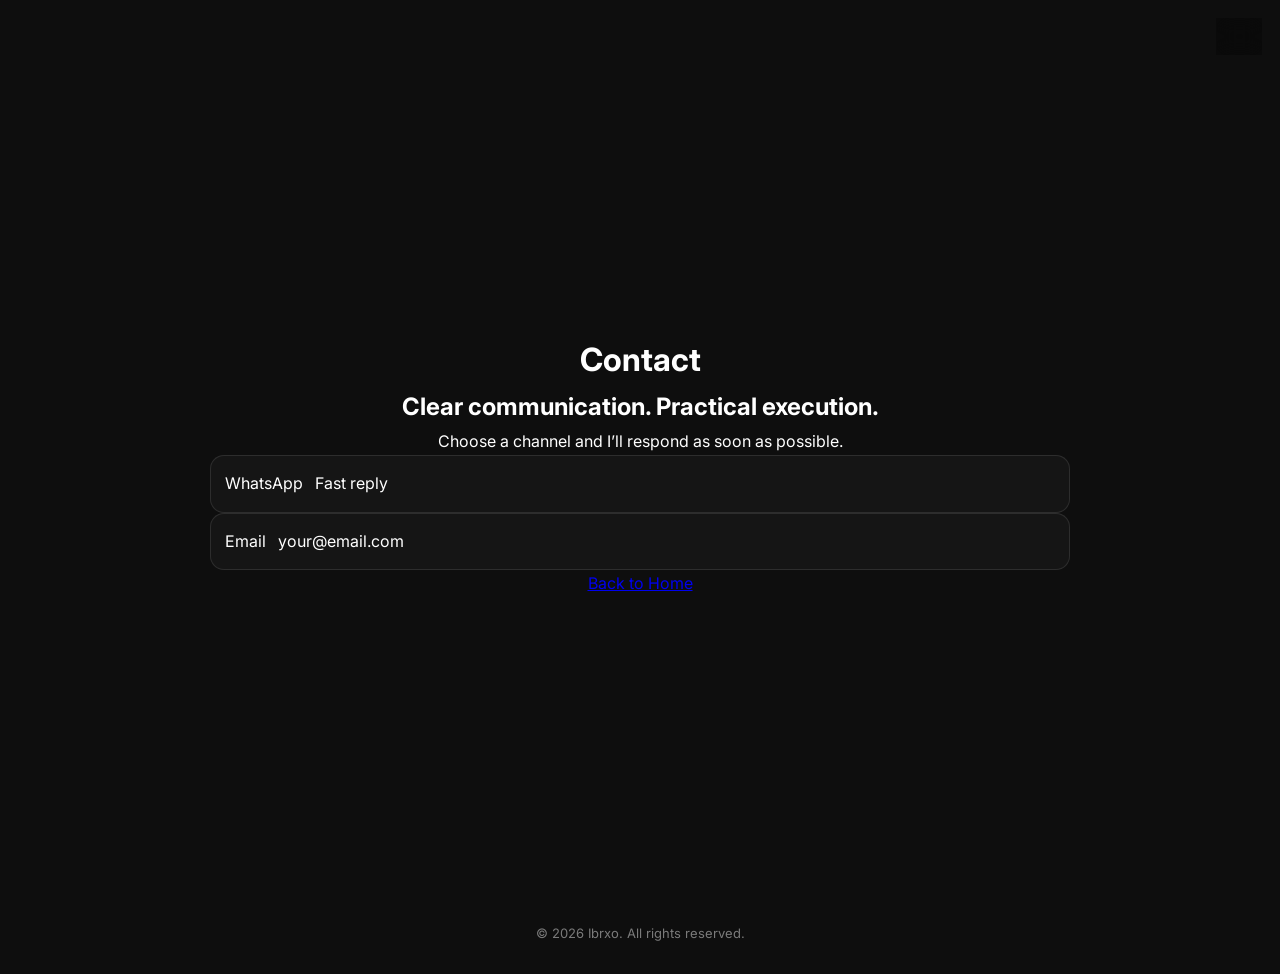
==== commit 46e6cc6b: "Update contact.html" ====
--- a/contact.html
+++ b/contact.html
@@ -3,94 +3,72 @@
 <head>
   <meta charset="UTF-8" />
   <meta name="viewport" content="width=device-width, initial-scale=1.0" />
-  <title>Contact | Ibrx</title>
 
-  <meta name="description" content="Contact Ibrx – Network Engineer & Web Developer">
-  <meta name="author" content="Ibrx">
+  <title>Contact | Ibrxo</title>
 
+  <!-- SEO -->
+  <meta name="description" content="Contact Ibrxo – Network Engineer & Web Developer">
+  <meta name="author" content="Ibrxo">
+
+  <!-- Fonts -->
   <link href="https://fonts.googleapis.com/css2?family=Inter:wght@400;600;700&family=Cairo:wght@400;600;700&display=swap" rel="stylesheet">
-  <link rel="stylesheet" href="styles.css" />
+  <link rel="stylesheet" href="styles.css?v=3" />
 </head>
 
 <body>
 
+  <!-- Language Toggle -->
   <button onclick="toggleLang()" class="lang-toggle">AR</button>
 
-  <header class="hero contact-hero">
+  <header class="hero">
     <div class="hero-content">
 
-      <div class="card">
+      <h1 class="en">Contact</h1>
+      <h1 class="ar hidden">التواصل</h1>
 
-        <h1 class="en">Contact</h1>
-        <h1 class="ar hidden">تواصل</h1>
+      <h2 class="en">Clear communication. Practical execution.</h2>
+      <h2 class="ar hidden">تواصل واضح. تنفيذ عملي.</h2>
 
-        <p class="en sub">Clear communication.<br>Professional execution.</p>
-        <p class="ar hidden sub">تواصل واضح.<br>تنفيذ احترافي.</p>
+      <p class="en">
+        Choose a channel and I’ll respond as soon as possible.
+      </p>
+      <p class="ar hidden">
+        اختر طريقة التواصل المناسبة، وبرد عليك بأسرع وقت.
+      </p>
 
-        <!-- CONTACT (Fix) -->
-        <div class="contact-box">
+      <!-- Contact List (Minimal & Clean) -->
+      <div class="contact-list">
+        <a class="contact-item" href="https://wa.me/966505781824" target="_blank" rel="noopener">
+          <span class="label en">WhatsApp</span>
+          <span class="label ar hidden">واتساب</span>
 
-          <h3 class="en">Contact Options</h3>
-          <h3 class="ar hidden">طرق التواصل</h3>
+          <span class="value en">Fast reply</span>
+          <span class="value ar hidden">رد سريع</span>
+        </a>
 
-          <div class="contact-grid">
-            <a class="contact-item wa" href="https://wa.me/966505781824" target="_blank" rel="noopener">
-              <span class="icon" aria-hidden="true">
-                <svg class="wa-icon" viewBox="0 0 32 32">
-                  <path d="M19.11 17.44c-.26-.13-1.53-.75-1.76-.83-.24-.09-.41-.13-.58.13-.17.26-.67.83-.82 1-.15.17-.3.2-.56.07-.26-.13-1.08-.4-2.06-1.27-.76-.68-1.27-1.52-1.42-1.78-.15-.26-.02-.4.11-.53.12-.12.26-.3.39-.45.13-.15.17-.26.26-.43.09-.17.04-.32-.02-.45-.06-.13-.58-1.4-.8-1.92-.21-.5-.43-.43-.58-.44h-.5c-.17 0-.45.06-.68.32-.24.26-.9.88-.9 2.15 0 1.27.93 2.5 1.06 2.67.13.17 1.83 2.8 4.44 3.92.62.27 1.11.43 1.49.55.63.2 1.2.17 1.65.1.5-.07 1.53-.62 1.75-1.22.22-.6.22-1.12.15-1.22-.06-.1-.24-.17-.5-.3z"/>
-                  <path d="M26.64 5.36A13.1 13.1 0 0 0 16.02 1C8.85 1 3.02 6.83 3.02 14c0 2.3.6 4.55 1.73 6.54L3 31l10.7-1.72A12.93 12.93 0 0 0 16.02 27c7.17 0 13-5.83 13-13 0-3.47-1.35-6.73-3.38-8.64zm-10.62 19.1c-2.02 0-4-.54-5.72-1.56l-.41-.24-6.35 1.02 1.04-6.19-.27-.44A10.5 10.5 0 0 1 5.52 14c0-5.8 4.7-10.5 10.5-10.5 2.8 0 5.43 1.09 7.41 3.06A10.4 10.4 0 0 1 26.52 14c0 5.8-4.7 10.46-10.5 10.46z"/>
-                </svg>
-              </span>
+        <!-- (اختياري) عدّل الإيميل إذا تبي -->
+        <a class="contact-item" href="mailto:your@email.com">
+          <span class="label en">Email</span>
+          <span class="label ar hidden">البريد</span>
 
-              <span class="text">
-                <span class="en title">WhatsApp</span>
-                <span class="ar hidden title">واتساب</span>
-                <span class="en meta">Fast reply</span>
-                <span class="ar hidden meta">رد سريع</span>
-              </span>
-            </a>
+          <span class="value en">your@email.com</span>
+          <span class="value ar hidden">your@email.com</span>
+        </a>
+      </div>
 
-            <a class="contact-item back" href="index.html" id="backBtn">
-              <span class="icon" aria-hidden="true">↩</span>
-              <span class="text">
-                <span class="en title">Back to Home</span>
-                <span class="ar hidden title">العودة للرئيسية</span>
-                <span class="en meta">Same language</span>
-                <span class="ar hidden meta">بنفس اللغة</span>
-              </span>
-            </a>
-          </div>
-        </div>
-
-        <!-- SERVICES -->
-        <div class="services-list">
-          <h3 class="en">Services</h3>
-          <h3 class="ar hidden">الخدمات</h3>
-
-          <ul class="en">
-            <li>Network Design & Optimization</li>
-            <li>Internet Performance & Ping Improvement</li>
-            <li>5G / Fiber Setup & Band Locking</li>
-            <li>Structured Cabling (Cat6)</li>
-            <li>Clean & Fast Website Design</li>
-          </ul>
-
-          <ul class="ar hidden">
-            <li>تصميم وتحسين الشبكات</li>
-            <li>تحسين أداء الإنترنت والبنق</li>
-            <li>إعداد 5G والألياف وتثبيت النطاقات</li>
-            <li>تمديد كوابل Cat6 باحتراف</li>
-            <li>تصميم مواقع إلكترونية نظيفة وسريعة</li>
-          </ul>
-        </div>
-
+      <!-- Actions (same style as index button) -->
+      <div class="contact-actions">
+        <a href="index.html" class="btn-primary" id="backBtn">
+          <span class="en">Back to Home</span>
+          <span class="ar hidden">العودة للرئيسية</span>
+        </a>
       </div>
 
     </div>
   </header>
 
   <footer class="site-footer">
-    <p class="footer-copy" dir="ltr">&lrm;© 2026 Ibrx. All rights reserved.</p>
+    <p class="footer-copy" dir="ltr">&lrm;© 2026 Ibrxo. All rights reserved.</p>
   </footer>
 
   <script>
@@ -104,6 +82,7 @@
       localStorage.setItem("lang", lang);
       applyLang(lang);
 
+      // keep language when going back
       const backBtn = document.getElementById("backBtn");
       if (backBtn) backBtn.href = "index.html?lang=" + lang;
 
@@ -122,6 +101,9 @@
     function applyLang(lang) {
       document.documentElement.lang = lang;
       document.documentElement.dir  = (lang === "ar") ? "rtl" : "ltr";
+
+      // خلي الخط كله عربي لما اللغة عربي (زي الاندكس)
+      document.body.classList.toggle("ar-mode", lang === "ar");
 
       document.querySelectorAll(".en").forEach(el =>
         el.classList.toggle("hidden", lang !== "en")
--- a/styles.css
+++ b/styles.css
@@ -1,4 +1,3 @@
-/* ========== Base Reset ========== */
 *{ box-sizing:border-box; margin:0; padding:0; }
 
 :root{
@@ -6,27 +5,24 @@
   --card:#121212;
   --panel:#151515;
   --border:rgba(255,255,255,.08);
-  --text:#ffffff;
-  --muted:#cfcfcf;
-  --muted2:#a9a9a9;
-  --accent:#6666AE; /* لو تبغى لون ثابت جميل */
-  --shadow: 0 12px 40px rgba(0,0,0,.45);
+  --text:#fff;
+  --muted:rgba(255,255,255,.72);
+  --muted2:rgba(255,255,255,.55);
+  --shadow:0 16px 50px rgba(0,0,0,.50);
 }
 
-/* ========== Body ========== */
 body{
   font-family:'Inter', sans-serif;
-  background: radial-gradient(900px 500px at 50% 0%, rgba(102,102,174,.10), transparent 60%), var(--bg);
+  background: var(--bg);
   color:var(--text);
   line-height:1.7;
 }
 
+html[lang="ar"] body{ font-family:'Cairo', sans-serif; }
+
 .hidden{ display:none !important; }
 
-/* لما تتحول عربي: خط القاهرة للجسم كله */
-html[lang="ar"] body{ font-family:'Cairo', sans-serif; }
-
-/* ========== Language Button ========== */
+/* Language toggle */
 .lang-toggle{
   position:fixed;
   top:18px;
@@ -41,37 +37,26 @@
   font-weight:700;
   backdrop-filter: blur(10px);
 }
+html[lang="ar"] .lang-toggle{ right:auto; left:18px; }
 
-.lang-toggle:hover{ border-color: rgba(255,255,255,.30); }
-
-/* في العربي خلي الزر يسار بدل ما يزحم */
-html[lang="ar"] .lang-toggle{
-  right:auto;
-  left:18px;
-}
-
-/* ========== Hero ========== */
+/* Layout */
 .hero{
   min-height:100vh;
   display:flex;
   align-items:center;
   justify-content:center;
-  padding:70px 18px 40px;
+  padding:70px 16px 40px;
   text-align:center;
 }
 
-.hero-content{
-  width:100%;
-  max-width:820px;
-}
+.hero-content{ width:100%; max-width:860px; }
 
-/* ========== Main Card ========== */
 .card{
-  background: linear-gradient(180deg, rgba(255,255,255,.04), rgba(255,255,255,.02));
+  background:linear-gradient(180deg, rgba(255,255,255,.05), rgba(255,255,255,.02));
   border:1px solid var(--border);
   border-radius:18px;
-  padding:28px 20px;
-  box-shadow: var(--shadow);
+  padding:26px 18px;
+  box-shadow:var(--shadow);
 }
 
 /* Titles */
@@ -80,85 +65,109 @@
   line-height:1.15;
   font-weight:800;
   margin-bottom:10px;
-  letter-spacing:.2px;
 }
-
 .sub{
   color:var(--muted);
   margin-bottom:18px;
   font-size:15px;
 }
 
-/* ========== Buttons ========== */
-.contact-actions{
-  display:flex;
-  gap:12px;
-  justify-content:center;
-  flex-wrap:wrap;
-  margin-top:8px;
-  margin-bottom:18px;
+/* Contact block */
+.contact-box{
+  margin-top:10px;
+  padding:16px;
+  border-radius:16px;
+  border:1px solid var(--border);
+  background:rgba(0,0,0,.18);
+}
+.contact-box h3{
+  font-size:15px;
+  margin-bottom:12px;
+  color:var(--text);
+  opacity:.95;
 }
 
-.btn{
-  display:inline-flex;
+/* Contact grid */
+.contact-grid{
+  display:grid;
+  grid-template-columns: 1fr 1fr;
+  gap:12px;
+}
+
+.contact-item{
+  display:flex;
+  align-items:center;
+  gap:12px;
+  padding:14px 14px;
+  border-radius:14px;
+  border:1px solid rgba(255,255,255,.10);
+  background:rgba(255,255,255,.03);
+  text-decoration:none;
+  color:#fff;
+  transition:.18s;
+}
+.contact-item:hover{
+  transform:translateY(-2px);
+  border-color:rgba(255,255,255,.20);
+  background:rgba(255,255,255,.05);
+}
+
+.contact-item .icon{
+  width:42px;
+  height:42px;
+  display:flex;
   align-items:center;
   justify-content:center;
-  gap:10px;
-  padding:12px 18px;
-  border-radius:999px;
-  text-decoration:none;
-  font-weight:800;
-  font-size:14px;
-  border:1px solid var(--border);
-  transition:.2s;
+  border-radius:12px;
+  background:rgba(255,255,255,.06);
+  flex:0 0 auto;
+  font-size:18px;
 }
 
-.btn:hover{ transform: translateY(-1px); }
-
-.btn-ghost{
-  background:transparent;
-  color:#fff;
-  opacity:.85;
-}
-.btn-ghost:hover{ opacity:1; border-color: rgba(255,255,255,.25); }
-
-/* WhatsApp */
-.btn-wa{
-  background:#25D366;
-  color:#08120b;
-  border-color: rgba(255,255,255,.18);
-}
-.btn-wa:hover{ filter:brightness(1.05); }
-
-.wa-icon{
-  width:18px;
-  height:18px;
-  fill:#08120b;
+.contact-item .text{
+  display:flex;
+  flex-direction:column;
+  gap:2px;
+  text-align:left;
 }
 
-/* ========== Services ========== */
+.contact-item .title{ font-weight:800; font-size:14px; }
+.contact-item .meta{ color:var(--muted2); font-size:12px; }
+
+/* WhatsApp style */
+.contact-item.wa .icon{ background:rgba(37,211,102,.16); }
+.wa-icon{ width:20px; height:20px; fill:#25D366; }
+
+/* Back style */
+.contact-item.back .icon{ background:rgba(255,255,255,.06); }
+
+/* RTL FIX (هذا اللي كان مخرب “التواصل”) */
+html[lang="ar"] .contact-item{
+  flex-direction:row-reverse;
+}
+html[lang="ar"] .contact-item .text{
+  text-align:right;
+}
+
+/* Services */
 .services-list{
   margin-top:16px;
-  background: rgba(0,0,0,.18);
+  background: rgba(0,0,0,.16);
   border:1px solid var(--border);
   border-radius:16px;
   padding:18px 16px;
   text-align:left;
 }
-
 .services-list h3{
-  font-size:16px;
+  font-size:15px;
   margin-bottom:12px;
-  color:#fff;
   opacity:.95;
 }
-
 .services-list ul{
   list-style:none;
   display:grid;
   gap:10px;
 }
-
 .services-list li{
   padding:10px 12px;
   border-radius:12px;
@@ -167,26 +176,20 @@
   color: var(--muted);
   font-size:14px;
 }
-
-/* RTL ضبط الخدمات */
 html[lang="ar"] .services-list{ text-align:right; }
 html[lang="ar"] .services-list li{ direction:rtl; }
 
-/* ========== Footer ========== */
+/* Footer */
 .site-footer{
   padding:22px 12px 30px;
   text-align:center;
   color: rgba(255,255,255,.45);
   font-size:13px;
 }
+.footer-copy{ direction:ltr; text-align:center; }
 
-.footer-copy{
-  direction:ltr;
-  text-align:center;
+/* Mobile */
+@media (max-width:560px){
+  .card h1{ font-size:34px; }
+  .contact-grid{ grid-template-columns:1fr; }
 }
-
-/* ========== Responsive ========== */
-@media (max-width:480px){
-  .card h1{ font-size:34px; }
-  .btn{ width:100%; }
-}
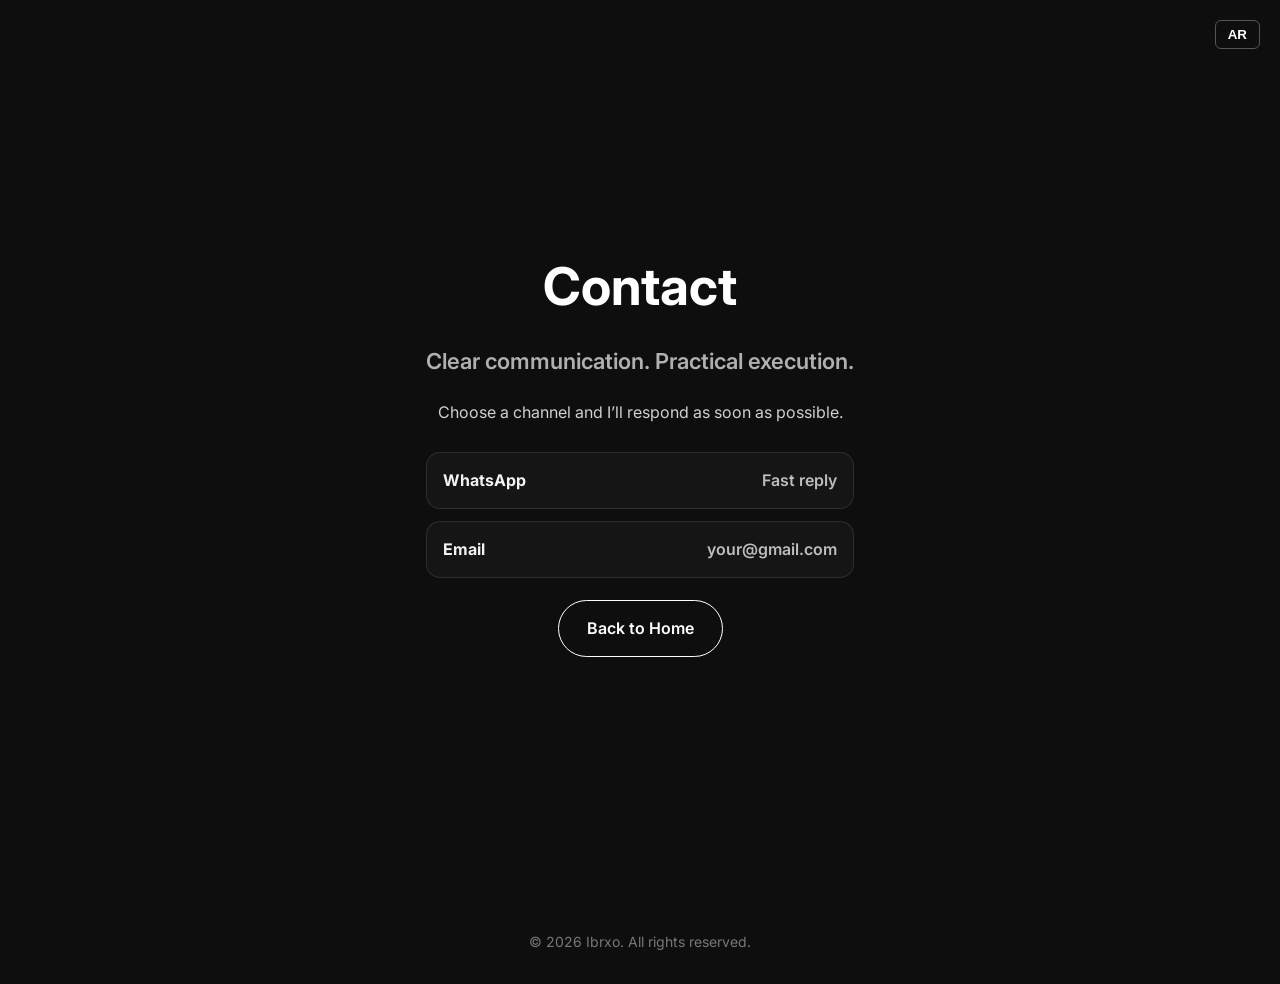
==== commit d0e6d8f0: "Update contact.html" ====
--- a/contact.html
+++ b/contact.html
@@ -43,7 +43,7 @@
           <span class="label ar hidden">واتساب</span>
 
           <span class="value en">Fast reply</span>
-          <span class="value ar hidden">رد سريع</span>
+          <span class="value ar hidden">للتواصل</span>
         </a>
 
         <!-- (اختياري) عدّل الإيميل إذا تبي -->
@@ -51,8 +51,8 @@
           <span class="label en">Email</span>
           <span class="label ar hidden">البريد</span>
 
-          <span class="value en">your@email.com</span>
-          <span class="value ar hidden">your@email.com</span>
+          <span class="value en">your@gmail.com</span>
+          <span class="value ar hidden">selk3579@email.com</span>
         </a>
       </div>
 
--- a/styles.css
+++ b/styles.css
@@ -1,195 +1,172 @@
-*{ box-sizing:border-box; margin:0; padding:0; }
-
-:root{
-  --bg:#0e0e0e;
-  --card:#121212;
-  --panel:#151515;
-  --border:rgba(255,255,255,.08);
-  --text:#fff;
-  --muted:rgba(255,255,255,.72);
-  --muted2:rgba(255,255,255,.55);
-  --shadow:0 16px 50px rgba(0,0,0,.50);
+* {
+  box-sizing: border-box;
+  margin: 0;
+  padding: 0;
 }
 
-body{
-  font-family:'Inter', sans-serif;
-  background: var(--bg);
-  color:var(--text);
-  line-height:1.7;
+body {
+  font-family: 'Inter', sans-serif;
+  background: #0e0e0e;
+  color: #ffffff;
+  line-height: 1.7;
 }
 
-html[lang="ar"] body{ font-family:'Cairo', sans-serif; }
-
-.hidden{ display:none !important; }
-
-/* Language toggle */
-.lang-toggle{
-  position:fixed;
-  top:18px;
-  right:18px;
-  z-index:999;
-  background:rgba(0,0,0,.25);
-  border:1px solid rgba(255,255,255,.18);
-  color:#fff;
-  padding:10px 12px;
-  border-radius:10px;
-  cursor:pointer;
-  font-weight:700;
-  backdrop-filter: blur(10px);
-}
-html[lang="ar"] .lang-toggle{ right:auto; left:18px; }
-
-/* Layout */
-.hero{
-  min-height:100vh;
-  display:flex;
-  align-items:center;
-  justify-content:center;
-  padding:70px 16px 40px;
-  text-align:center;
+/* Arabic mode: خلي كل الصفحة بخط Cairo لما اللغة عربي */
+body.ar-mode {
+  font-family: 'Cairo', sans-serif;
 }
 
-.hero-content{ width:100%; max-width:860px; }
-
-.card{
-  background:linear-gradient(180deg, rgba(255,255,255,.05), rgba(255,255,255,.02));
-  border:1px solid var(--border);
-  border-radius:18px;
-  padding:26px 18px;
-  box-shadow:var(--shadow);
+/* Arabic text spans */
+.ar {
+  font-family: 'Cairo', sans-serif;
 }
 
-/* Titles */
-.card h1{
-  font-size:40px;
-  line-height:1.15;
-  font-weight:800;
-  margin-bottom:10px;
-}
-.sub{
-  color:var(--muted);
-  margin-bottom:18px;
-  font-size:15px;
+/* Utilities */
+.hidden { display: none !important; }
+
+/* Language Button */
+.lang-toggle {
+  position: fixed;
+  top: 20px;
+  right: 20px;
+  background: transparent;
+  border: 1px solid #555;
+  color: #fff;
+  padding: 6px 12px;
+  border-radius: 6px;
+  cursor: pointer;
+  font-weight: 600;
+  z-index: 999;
 }
 
-/* Contact block */
-.contact-box{
-  margin-top:10px;
-  padding:16px;
-  border-radius:16px;
-  border:1px solid var(--border);
-  background:rgba(0,0,0,.18);
-}
-.contact-box h3{
-  font-size:15px;
-  margin-bottom:12px;
-  color:var(--text);
-  opacity:.95;
+/* Hero (same vibe as index) */
+.hero {
+  min-height: 100vh;
+  display: flex;
+  align-items: center;
+  justify-content: center;
+  text-align: center;
+  padding: 0 18px;
 }
 
-/* Contact grid */
-.contact-grid{
-  display:grid;
-  grid-template-columns: 1fr 1fr;
-  gap:12px;
+.hero-content {
+  max-width: 700px;
+  padding: 20px;
+}
+
+.hero h1 {
+  font-size: 52px;
+  font-weight: 700;
+  margin-bottom: 12px;
+}
+
+.hero h2 {
+  font-size: 22px;
+  font-weight: 600;
+  color: #b0b0b0;
+  margin-bottom: 18px;
+}
+
+.hero p {
+  font-size: 16px;
+  color: #d0d0d0;
+  margin-bottom: 26px;
+}
+
+/* Button (same as index) */
+.btn-primary {
+  display: inline-block;
+  padding: 14px 28px;
+  border: 1px solid #ffffff;
+  color: #ffffff;
+  text-decoration: none;
+  font-weight: 600;
+  border-radius: 30px;
+  transition: 0.3s;
+}
+
+.btn-primary:hover {
+  background: #ffffff;
+  color: #0e0e0e;
+}
+
+/* ===== Contact Page (Minimal, same vibe) ===== */
+.contact-list{
+  width: 100%;
+  max-width: 520px;
+  margin: 0 auto 22px;
+  display: grid;
+  gap: 12px;
 }
 
 .contact-item{
   display:flex;
   align-items:center;
-  gap:12px;
-  padding:14px 14px;
-  border-radius:14px;
-  border:1px solid rgba(255,255,255,.10);
-  background:rgba(255,255,255,.03);
-  text-decoration:none;
-  color:#fff;
-  transition:.18s;
-}
-.contact-item:hover{
-  transform:translateY(-2px);
-  border-color:rgba(255,255,255,.20);
-  background:rgba(255,255,255,.05);
+  justify-content:space-between;
+  padding: 14px 16px;
+  border: 1px solid rgba(255,255,255,.10);
+  border-radius: 14px;
+  background: rgba(255,255,255,.03);
+  text-decoration: none;
+  color: #fff;
+  transition: .2s;
 }
 
-.contact-item .icon{
-  width:42px;
-  height:42px;
-  display:flex;
-  align-items:center;
-  justify-content:center;
-  border-radius:12px;
-  background:rgba(255,255,255,.06);
-  flex:0 0 auto;
-  font-size:18px;
+.contact-item:hover{
+  background: rgba(255,255,255,.05);
+  border-color: rgba(255,255,255,.16);
+  transform: translateY(-1px);
 }
 
-.contact-item .text{
-  display:flex;
-  flex-direction:column;
-  gap:2px;
-  text-align:left;
+.contact-item .label{
+  font-weight: 700;
+  color: #fff;
+  opacity: .95;
 }
 
-.contact-item .title{ font-weight:800; font-size:14px; }
-.contact-item .meta{ color:var(--muted2); font-size:12px; }
-
-/* WhatsApp style */
-.contact-item.wa .icon{ background:rgba(37,211,102,.16); }
-.wa-icon{ width:20px; height:20px; fill:#25D366; }
-
-/* Back style */
-.contact-item.back .icon{ background:rgba(255,255,255,.06); }
-
-/* RTL FIX (هذا اللي كان مخرب “التواصل”) */
-html[lang="ar"] .contact-item{
-  flex-direction:row-reverse;
-}
-html[lang="ar"] .contact-item .text{
-  text-align:right;
+.contact-item .value{
+  font-weight: 600;
+  color: #bdbdbd;
 }
 
-/* Services */
-.services-list{
-  margin-top:16px;
-  background: rgba(0,0,0,.16);
-  border:1px solid var(--border);
-  border-radius:16px;
-  padding:18px 16px;
-  text-align:left;
+/* RTL fix: نفس الروقان بدون لخبطة */
+html[lang="ar"] .contact-item{
+  flex-direction: row-reverse;
 }
-.services-list h3{
-  font-size:15px;
-  margin-bottom:12px;
-  opacity:.95;
+html[lang="ar"] .contact-item .value{
+  text-align: left; /* يخلي الطرف الثاني ثابت */
 }
-.services-list ul{
-  list-style:none;
-  display:grid;
-  gap:10px;
+
+/* Contact Actions */
+.contact-actions{
+  margin-top: 6px;
 }
-.services-list li{
-  padding:10px 12px;
-  border-radius:12px;
-  background: rgba(255,255,255,.03);
-  border: 1px solid rgba(255,255,255,.06);
-  color: var(--muted);
-  font-size:14px;
-}
-html[lang="ar"] .services-list{ text-align:right; }
-html[lang="ar"] .services-list li{ direction:rtl; }
 
 /* Footer */
-.site-footer{
-  padding:22px 12px 30px;
-  text-align:center;
-  color: rgba(255,255,255,.45);
-  font-size:13px;
+.site-footer {
+  padding: 30px;
+  text-align: center;
+  color: #777;
+  font-size: 14px;
 }
-.footer-copy{ direction:ltr; text-align:center; }
 
-/* Mobile */
-@media (max-width:560px){
-  .card h1{ font-size:34px; }
-  .contact-grid{ grid-template-columns:1fr; }
+.footer-copy{
+  direction: ltr;
+  unicode-bidi: isolate;
 }
+
+/* Small screens */
+@media (max-width: 520px){
+  .hero h1{ font-size: 40px; }
+  .hero h2{ font-size: 18px; }
+}
+/* Micro fade animation (like before) */
+.fade-in{
+  opacity: 0;
+  animation: fadeIn 1.2s ease-out forwards;
+  animation-delay: 0.5s;
+}
+
+@keyframes fadeIn{
+  to{ opacity: 1; }
+}
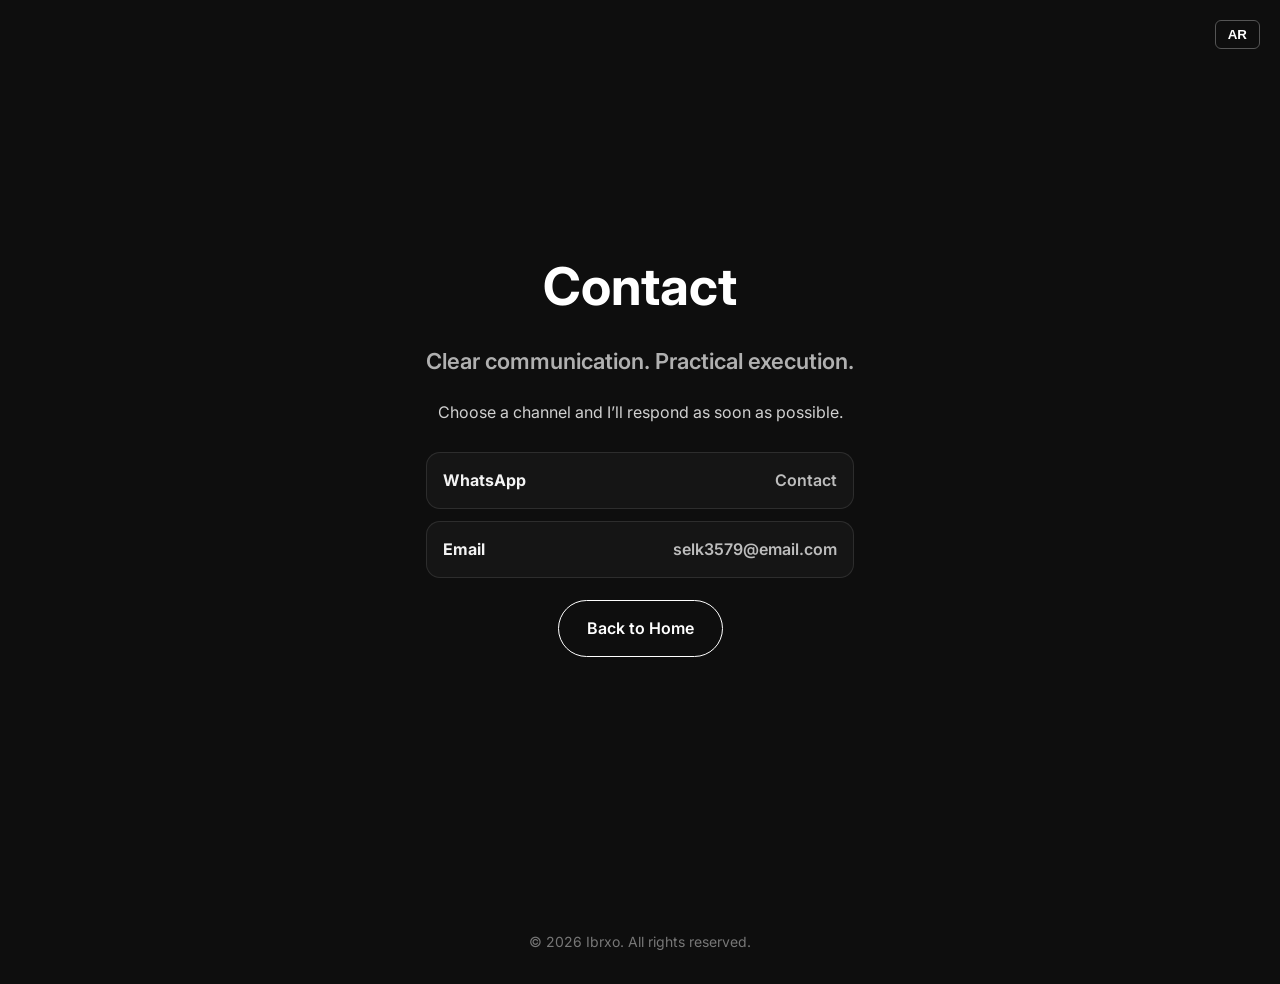
==== commit bad9b33e: "Update contact.html" ====
--- a/contact.html
+++ b/contact.html
@@ -42,7 +42,7 @@
           <span class="label en">WhatsApp</span>
           <span class="label ar hidden">واتساب</span>
 
-          <span class="value en">Fast reply</span>
+          <span class="value en">Contact</span>
           <span class="value ar hidden">للتواصل</span>
         </a>
 
@@ -51,7 +51,7 @@
           <span class="label en">Email</span>
           <span class="label ar hidden">البريد</span>
 
-          <span class="value en">your@gmail.com</span>
+          <span class="value en">selk3579@email.com</span>
           <span class="value ar hidden">selk3579@email.com</span>
         </a>
       </div>
